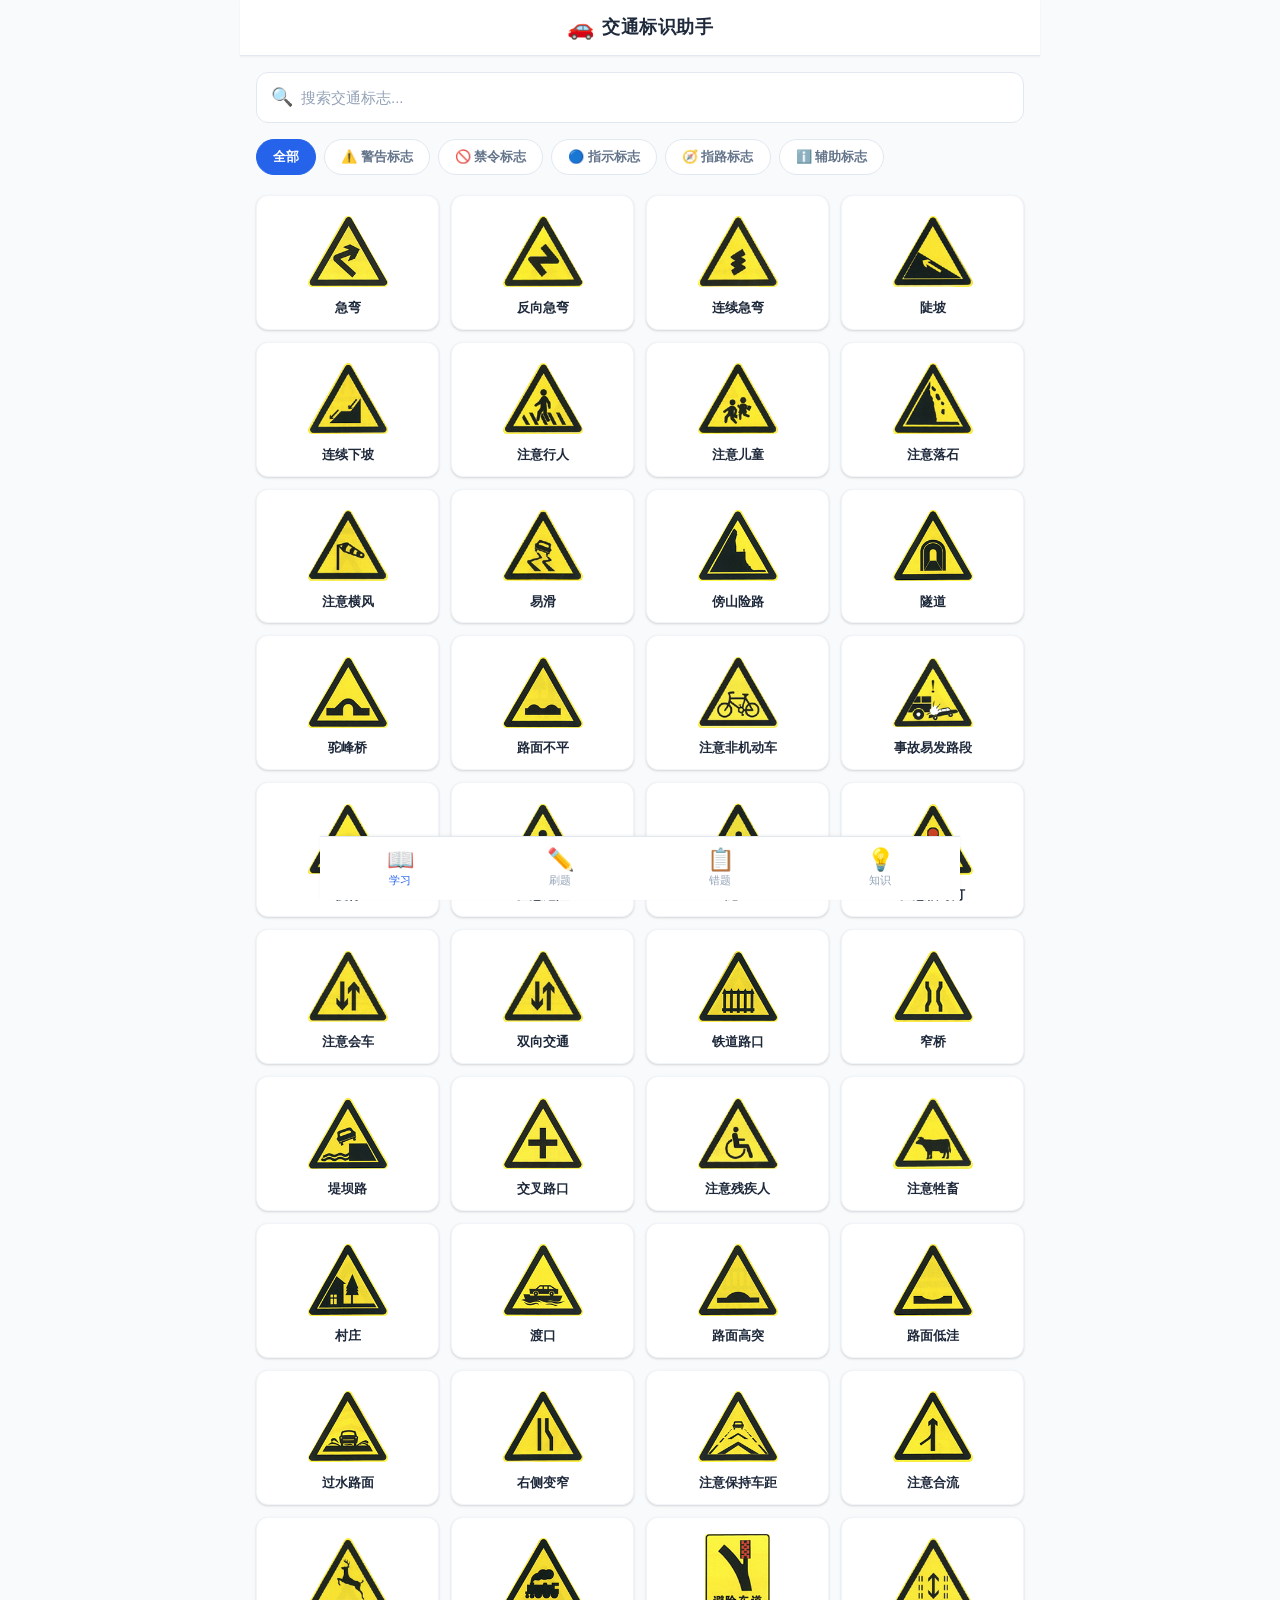
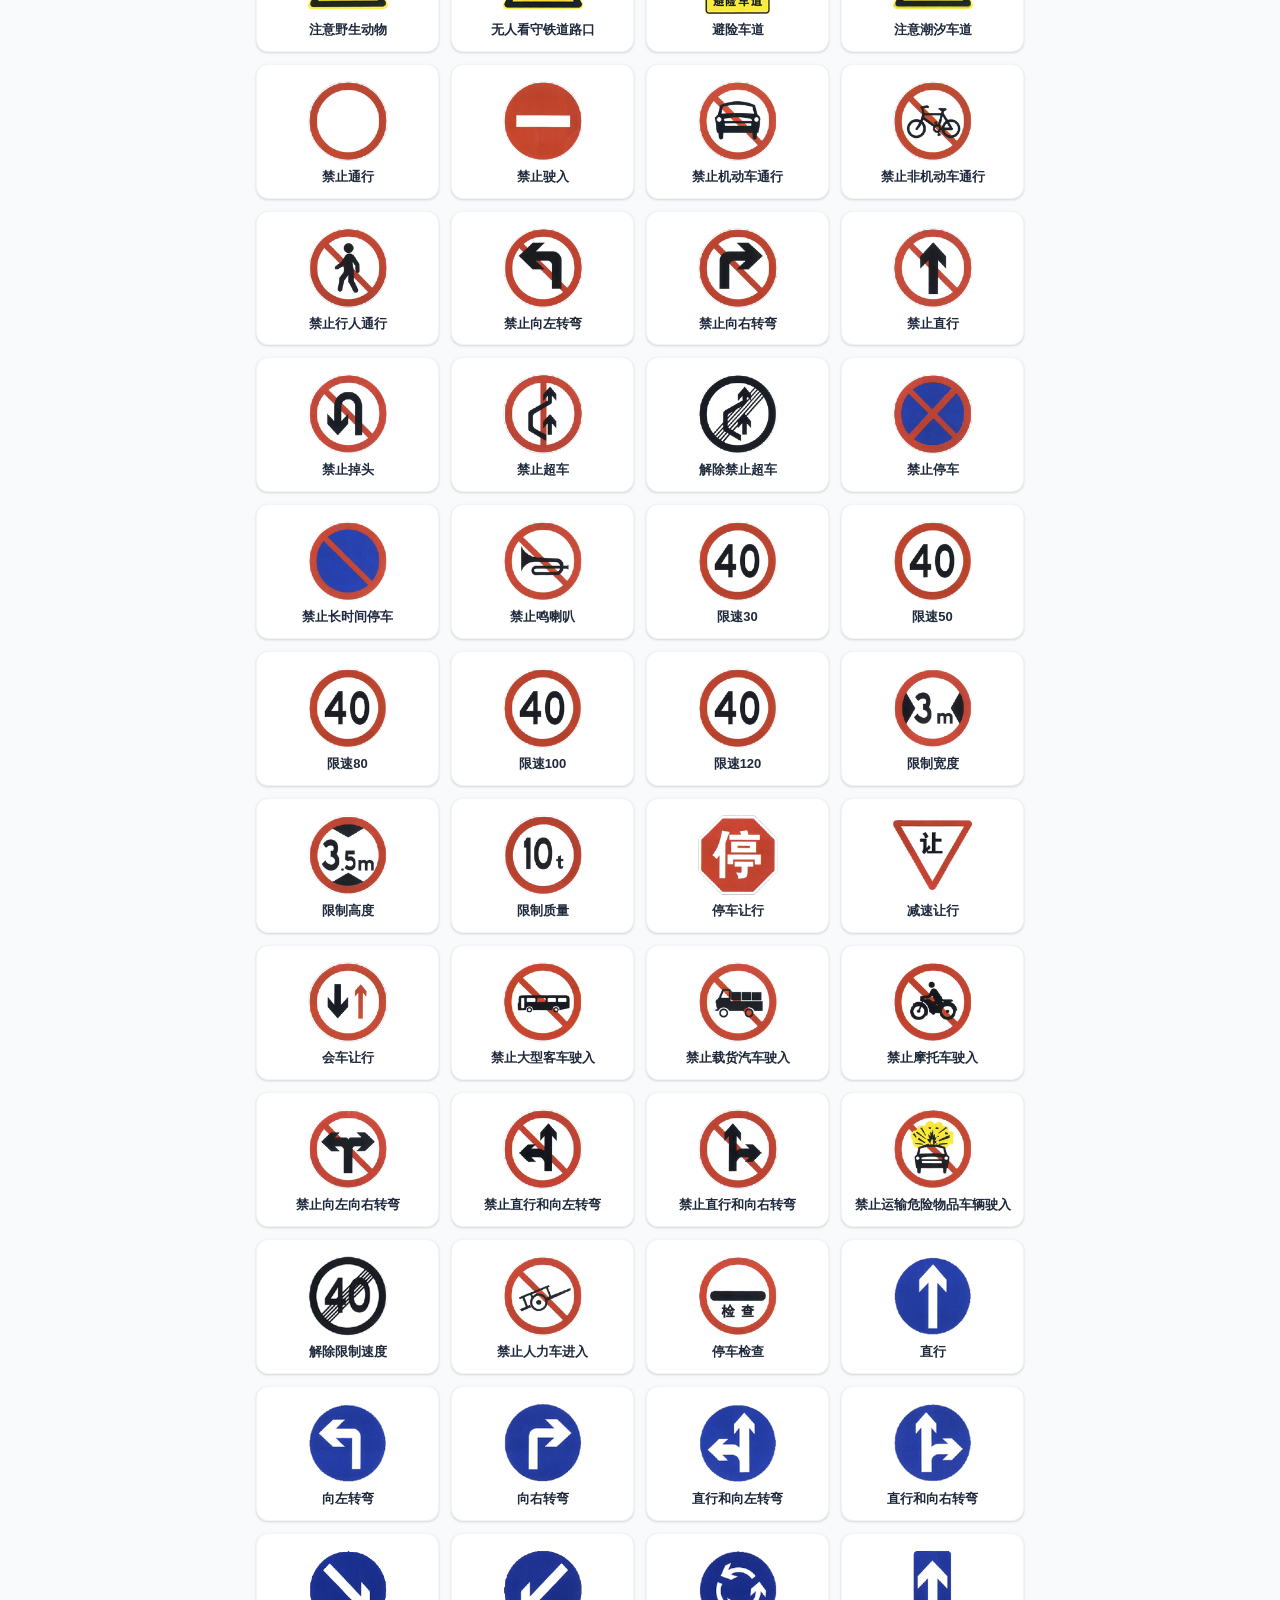
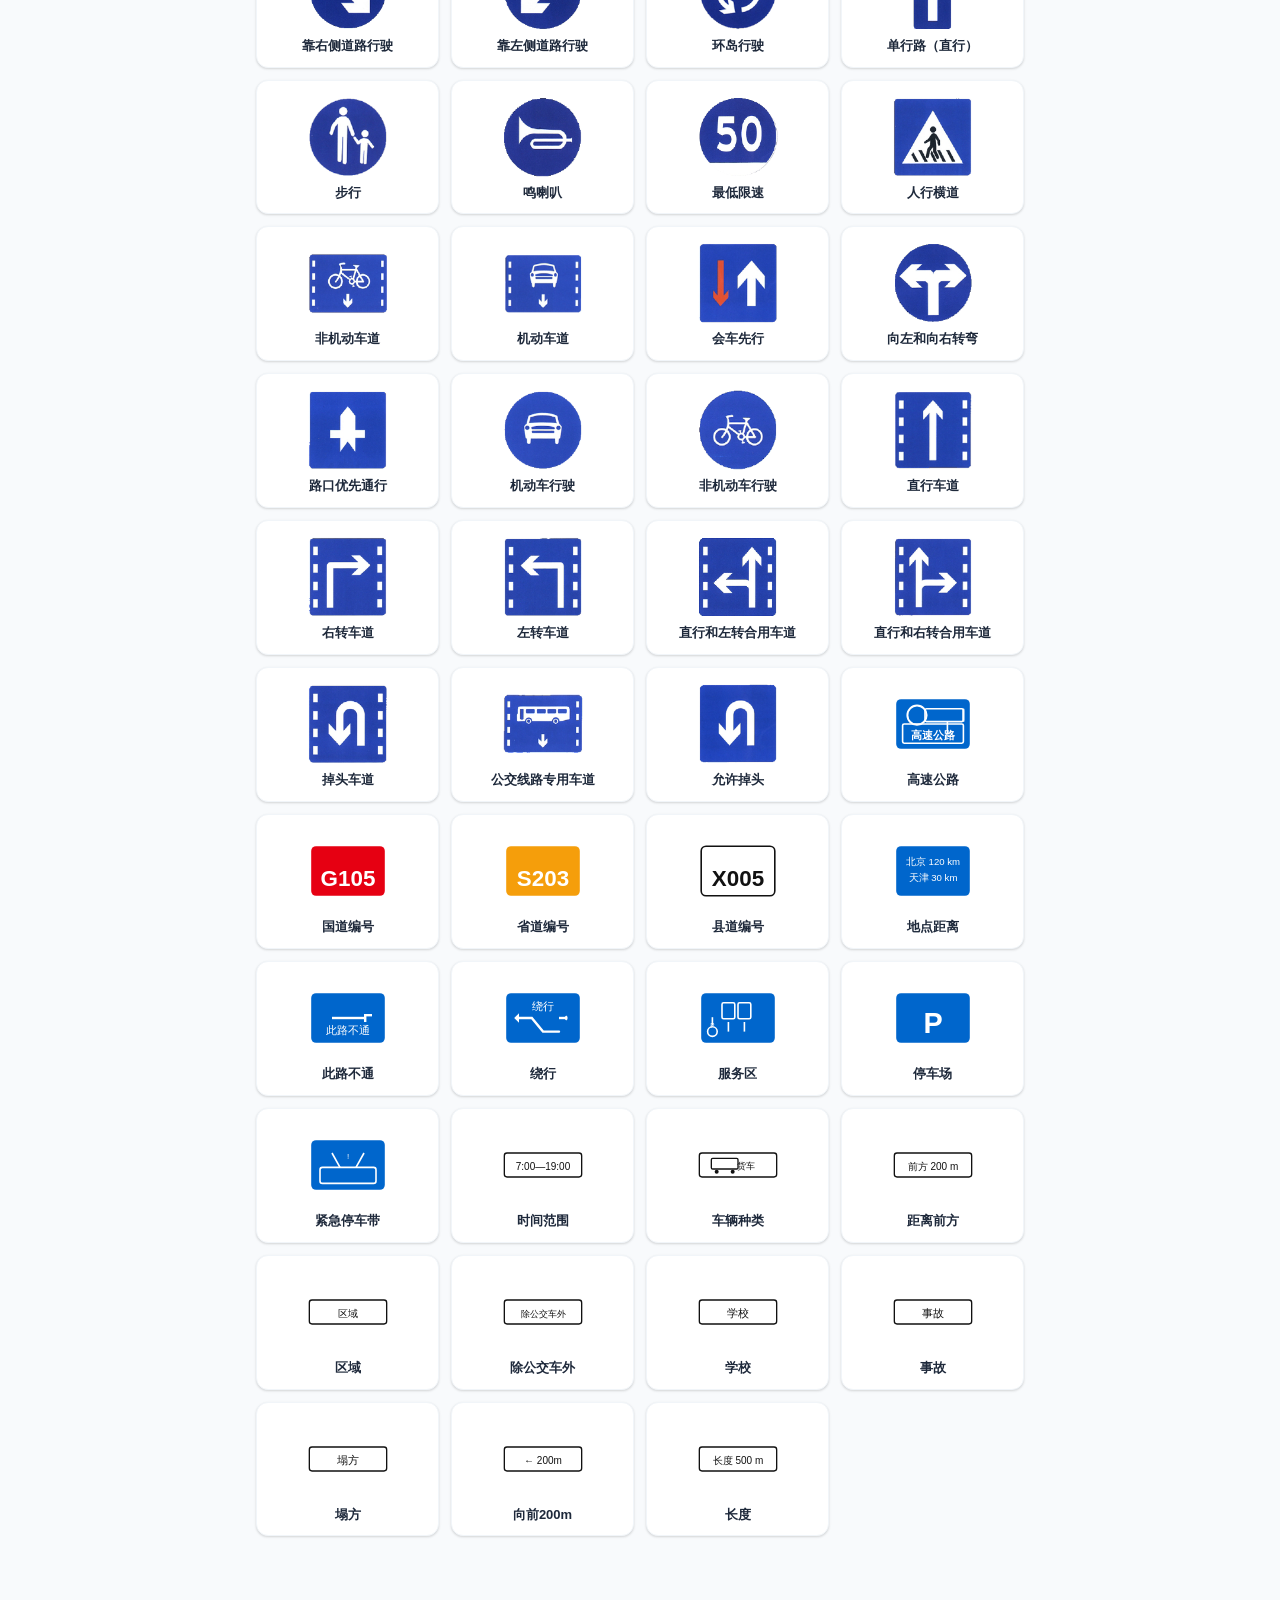
==== index.html @ 17d1eba9 "Initial commit: traffic sign learning app" ====
<!DOCTYPE html>
<html lang="zh-CN">
<head>
  <meta charset="UTF-8">
  <meta name="viewport" content="width=device-width, initial-scale=1.0, maximum-scale=1.0, user-scalable=no, viewport-fit=cover">
  <meta name="theme-color" content="#2563eb">
  <meta name="apple-mobile-web-app-capable" content="yes">
  <meta name="apple-mobile-web-app-status-bar-style" content="default">
  <meta name="apple-mobile-web-app-title" content="交通标识助手">
  <meta name="description" content="交通标识学习助手 — 学习交规标志，刷题巩固记忆">
  <link rel="manifest" href="manifest.json">
  <link rel="icon" type="image/svg+xml" href="icons/icon.svg">
  <link rel="apple-touch-icon" href="icons/icon-192.png">
  <link rel="stylesheet" href="css/style.css">
  <title>交通标识助手</title>
</head>
<body>

  <!-- Header -->
  <header class="app-header">
    <span class="header-icon">🚗</span>
    <h1>交通标识助手</h1>
  </header>

  <!-- === Learn Page === -->
  <div class="page active" id="page-learn">
    <div class="search-bar">
      <span class="search-icon">🔍</span>
      <input type="text" id="searchInput" placeholder="搜索交通标志...">
    </div>

    <div class="category-tabs" id="categoryTabs"></div>

    <div class="sign-grid" id="signGrid"></div>
  </div>

  <!-- === Quiz Page === -->
  <div class="page" id="page-quiz">
    <div id="quizContainer">
      <!-- Dynamically filled by quiz.js -->
    </div>
  </div>

  <!-- === Wrong Answer Page === -->
  <div class="page" id="page-wrong">
    <div id="wrongContainer">
      <!-- Dynamically filled by quiz.js -->
    </div>
  </div>

  <!-- === Driving Tips Page === -->
  <div class="page" id="page-tips">
    <div class="tips-list" id="tipsList"></div>
  </div>

  <!-- === Detail Modal === -->
  <div class="modal-overlay" id="detailModal" style="display:none;">
    <div class="modal-content" id="modalContent"></div>
  </div>

  <!-- Bottom Tab Bar -->
  <nav class="tab-bar">
    <button class="tab-item active" data-tab="learn">
      <span class="tab-icon">📖</span>
      <span class="tab-label">学习</span>
    </button>
    <button class="tab-item" data-tab="quiz">
      <span class="tab-icon">✏️</span>
      <span class="tab-label">刷题</span>
    </button>
    <button class="tab-item" data-tab="wrong">
      <span class="tab-icon">📋</span>
      <span class="tab-label">错题</span>
    </button>
    <button class="tab-item" data-tab="tips">
      <span class="tab-icon">💡</span>
      <span class="tab-label">知识</span>
    </button>
  </nav>

  <script src="js/data.js"></script>
  <script src="js/knowledge.js"></script>
  <script src="js/quiz.js"></script>
  <script src="js/app.js"></script>

  <script>
    if ('serviceWorker' in navigator) {
      window.addEventListener('load', function() {
        navigator.serviceWorker.register('sw.js').catch(function() {
          // Service worker registration failed — app still works
        });
      });
    }
  </script>
</body>
</html>
---- css/style.css ----
/* ============================================
   交通标识助手 — 主题颜色（修改这里即可换肤）
   ============================================ */
:root {
  --primary: #2563eb;
  --primary-light: #eff6ff;
  --primary-dark: #1e40af;
  --primary-rgb: 37, 99, 235;
  --success: #16a34a;
  --success-light: #f0fdf4;
  --success-rgb: 22, 163, 74;
  --danger: #dc2626;
  --danger-light: #fef2f2;
  --danger-rgb: 220, 38, 38;
  --warning: #f59e0b;
  --warning-light: #fffbeb;
  --bg: #f8fafc;
  --card-bg: #ffffff;
  --text: #1e293b;
  --text-secondary: #64748b;
  --text-muted: #94a3b8;
  --border: #e2e8f0;
  --border-light: #f1f5f9;
  --tab-active: var(--primary);
  --tab-inactive: var(--text-muted);
  --shadow-sm: 0 1px 2px rgba(0,0,0,0.05);
  --shadow: 0 1px 3px rgba(0,0,0,0.1), 0 1px 2px rgba(0,0,0,0.06);
  --shadow-md: 0 4px 6px rgba(0,0,0,0.07), 0 2px 4px rgba(0,0,0,0.06);
  --radius: 12px;
  --radius-sm: 8px;
  --radius-lg: 16px;
  --font: -apple-system, BlinkMacSystemFont, "Segoe UI", Roboto, "Helvetica Neue", sans-serif;
  --tab-height: 64px;
  --header-height: 56px;
}

/* ============================================
   Reset & Base
   ============================================ */
*, *::before, *::after {
  box-sizing: border-box;
  margin: 0;
  padding: 0;
}

html {
  font-size: 16px;
  -webkit-text-size-adjust: 100%;
  -webkit-tap-highlight-color: transparent;
}

body {
  font-family: var(--font);
  background: var(--bg);
  color: var(--text);
  line-height: 1.6;
  min-height: 100vh;
  min-height: 100dvh;
  overflow-x: hidden;
  -webkit-font-smoothing: antialiased;
  padding-bottom: var(--tab-height);
}

button {
  font-family: var(--font);
  border: none;
  cursor: pointer;
  background: none;
  font-size: inherit;
  -webkit-tap-highlight-color: transparent;
}

/* ============================================
   Header
   ============================================ */
.app-header {
  position: sticky;
  top: 0;
  z-index: 100;
  background: var(--card-bg);
  border-bottom: 1px solid var(--border);
  padding: 0 16px;
  height: var(--header-height);
  display: flex;
  align-items: center;
  justify-content: center;
  box-shadow: var(--shadow-sm);
}

.app-header h1 {
  font-size: 18px;
  font-weight: 700;
  color: var(--text);
  letter-spacing: 0.5px;
}

.header-icon {
  font-size: 22px;
  margin-right: 8px;
}

/* ============================================
   Main Content Area
   ============================================ */
.page {
  display: none;
  padding: 16px;
  padding-bottom: 24px;
  animation: fadeIn 0.2s ease;
}

.page.active {
  display: block;
}

@keyframes fadeIn {
  from { opacity: 0; transform: translateY(8px); }
  to   { opacity: 1; transform: translateY(0); }
}

/* ============================================
   Bottom Tab Bar
   ============================================ */
.tab-bar {
  position: fixed;
  bottom: 0;
  left: 0;
  right: 0;
  z-index: 100;
  background: var(--card-bg);
  border-top: 1px solid var(--border);
  height: var(--tab-height);
  display: flex;
  box-shadow: 0 -1px 3px rgba(0,0,0,0.05);
  padding-bottom: env(safe-area-inset-bottom, 0);
}

.tab-item {
  flex: 1;
  display: flex;
  flex-direction: column;
  align-items: center;
  justify-content: center;
  gap: 2px;
  color: var(--tab-inactive);
  transition: color 0.2s;
  background: none;
  border: none;
  font-size: 11px;
  cursor: pointer;
}

.tab-item.active {
  color: var(--tab-active);
}

.tab-item .tab-icon {
  font-size: 22px;
  line-height: 1;
}

.tab-item .tab-label {
  font-weight: 500;
}

/* ============================================
   Category Tabs (Learn Page)
   ============================================ */
.category-tabs {
  display: flex;
  gap: 8px;
  overflow-x: auto;
  padding-bottom: 8px;
  margin-bottom: 12px;
  -webkit-overflow-scrolling: touch;
  scrollbar-width: none;
}

.category-tabs::-webkit-scrollbar {
  display: none;
}

.category-tab {
  flex-shrink: 0;
  padding: 8px 16px;
  border-radius: 20px;
  font-size: 13px;
  font-weight: 600;
  white-space: nowrap;
  background: var(--card-bg);
  color: var(--text-secondary);
  border: 1px solid var(--border);
  transition: all 0.2s;
}

.category-tab.active {
  background: var(--primary);
  color: #fff;
  border-color: var(--primary);
}

/* ============================================
   Search Bar
   ============================================ */
.search-bar {
  display: flex;
  align-items: center;
  gap: 8px;
  background: var(--card-bg);
  border: 1px solid var(--border);
  border-radius: var(--radius);
  padding: 10px 14px;
  margin-bottom: 16px;
}

.search-bar input {
  flex: 1;
  border: none;
  outline: none;
  font-size: 15px;
  font-family: var(--font);
  color: var(--text);
  background: transparent;
}

.search-bar input::placeholder {
  color: var(--text-muted);
}

.search-bar .search-icon {
  color: var(--text-muted);
  font-size: 18px;
}

/* ============================================
   Sign Card Grid (Learn Page)
   ============================================ */
.sign-grid {
  display: grid;
  grid-template-columns: repeat(2, 1fr);
  gap: 12px;
}

.sign-card {
  background: var(--card-bg);
  border-radius: var(--radius);
  padding: 16px 12px 12px;
  text-align: center;
  box-shadow: var(--shadow);
  cursor: pointer;
  transition: transform 0.15s, box-shadow 0.15s;
  border: 1px solid var(--border-light);
}

.sign-card:active {
  transform: scale(0.97);
  box-shadow: var(--shadow-sm);
}

.sign-card .sign-img {
  width: 80px;
  height: 80px;
  margin: 0 auto 8px;
  display: flex;
  align-items: center;
  justify-content: center;
}

.sign-card .sign-img svg {
  width: 100%;
  height: 100%;
}

.sign-card .sign-name {
  font-size: 13px;
  font-weight: 600;
  color: var(--text);
  line-height: 1.3;
}

/* ============================================
   Detail Modal (Learn Page)
   ============================================ */
.modal-overlay {
  position: fixed;
  inset: 0;
  z-index: 200;
  background: rgba(0,0,0,0.5);
  display: flex;
  align-items: center;
  justify-content: center;
  padding: 24px;
  animation: fadeIn 0.2s ease;
}

.modal-content {
  background: var(--card-bg);
  border-radius: var(--radius-lg);
  width: 100%;
  max-width: 360px;
  max-height: 80vh;
  overflow-y: auto;
  padding: 24px;
  box-shadow: 0 20px 40px rgba(0,0,0,0.2);
  animation: modalSlideUp 0.25s ease;
}

@keyframes modalSlideUp {
  from { transform: translateY(20px); opacity: 0; }
  to   { transform: translateY(0); opacity: 1; }
}

.modal-close {
  float: right;
  width: 32px;
  height: 32px;
  border-radius: 50%;
  background: var(--border-light);
  display: flex;
  align-items: center;
  justify-content: center;
  font-size: 18px;
  color: var(--text-muted);
  cursor: pointer;
  border: none;
}

.modal-sign-img {
  width: 140px;
  height: 140px;
  margin: 12px auto 16px;
}

.modal-sign-img svg {
  width: 100%;
  height: 100%;
}

.modal-sign-name {
  font-size: 20px;
  font-weight: 700;
  text-align: center;
  margin-bottom: 4px;
}

.modal-sign-category {
  text-align: center;
  font-size: 12px;
  font-weight: 600;
  color: var(--primary);
  background: var(--primary-light);
  display: inline-block;
  padding: 2px 10px;
  border-radius: 10px;
  margin: 0 auto 12px;
  display: block;
  width: fit-content;
}

.modal-sign-desc {
  font-size: 14px;
  color: var(--text-secondary);
  line-height: 1.7;
  margin-bottom: 12px;
}

.modal-sign-tip {
  background: var(--warning-light);
  border-left: 3px solid var(--warning);
  padding: 10px 14px;
  border-radius: 0 var(--radius-sm) var(--radius-sm) 0;
  font-size: 13px;
  color: #92400e;
  line-height: 1.6;
}

.modal-sign-tip::before {
  content: "💡 ";
}

/* ============================================
   Quiz Page
   ============================================ */
.quiz-intro {
  text-align: center;
  padding: 24px 16px;
}

.quiz-intro-icon {
  font-size: 56px;
  margin-bottom: 12px;
}

.quiz-intro h2 {
  font-size: 20px;
  font-weight: 700;
  margin-bottom: 4px;
}

.quiz-intro > p {
  color: var(--text-secondary);
  font-size: 14px;
  margin-bottom: 20px;
  line-height: 1.6;
}

/* Quiz Mode Selection Cards */
.quiz-mode-card {
  display: flex;
  align-items: center;
  gap: 14px;
  background: var(--card-bg);
  border: 2px solid var(--border);
  border-radius: var(--radius-lg);
  padding: 16px;
  margin-bottom: 12px;
  cursor: pointer;
  text-align: left;
  transition: all 0.2s;
  box-shadow: var(--shadow-sm);
}

.quiz-mode-card:active {
  transform: scale(0.98);
  border-color: var(--primary);
}

.quiz-mode-icon {
  font-size: 40px;
  flex-shrink: 0;
  width: 56px;
  text-align: center;
}

.quiz-mode-info {
  flex: 1;
  min-width: 0;
}

.quiz-mode-title {
  font-size: 17px;
  font-weight: 700;
  color: var(--text);
  margin-bottom: 2px;
}

.quiz-mode-desc {
  font-size: 13px;
  color: var(--text-secondary);
  margin-bottom: 2px;
}

.quiz-mode-meta {
  font-size: 12px;
  color: var(--text-muted);
}

.quiz-mode-arrow {
  font-size: 20px;
  color: var(--text-muted);
  flex-shrink: 0;
}

/* Category label in question */
.quiz-category-label {
  text-align: center;
  font-size: 12px;
  font-weight: 600;
  color: var(--primary);
  background: var(--primary-light);
  display: inline-block;
  padding: 3px 12px;
  border-radius: 12px;
  margin-bottom: 12px;
}

/* Explanation after answering */
.quiz-explanation {
  margin-top: 16px;
  padding: 12px 14px;
  background: var(--success-light);
  border-radius: var(--radius-sm);
  font-size: 13px;
  color: #166534;
  line-height: 1.6;
  text-align: left;
  animation: fadeIn 0.3s ease;
}

.quiz-explanation.wrong-exp {
  background: var(--danger-light);
  color: #991b1b;
}

.btn-start {
  background: var(--primary);
  color: #fff;
  padding: 14px 40px;
  border-radius: 28px;
  font-size: 16px;
  font-weight: 700;
  box-shadow: 0 4px 12px rgba(var(--primary-rgb), 0.35);
  transition: transform 0.15s, box-shadow 0.15s;
  letter-spacing: 0.5px;
}

.btn-start:active {
  transform: scale(0.96);
}

/* Quiz top bar with back button */
.quiz-top-bar {
  display: flex;
  align-items: center;
  justify-content: space-between;
  margin-bottom: 12px;
}

.quiz-back-btn {
  font-size: 14px;
  font-weight: 600;
  color: var(--primary);
  background: var(--primary-light);
  border: none;
  padding: 8px 14px;
  border-radius: 8px;
  cursor: pointer;
  font-family: var(--font);
}

.quiz-back-btn:active {
  background: #dbeafe;
}

.quiz-mode-badge {
  font-size: 12px;
  font-weight: 600;
  color: var(--text-secondary);
  background: var(--bg);
  padding: 4px 10px;
  border-radius: 8px;
}

.quiz-progress {
  display: flex;
  align-items: center;
  gap: 12px;
  margin-bottom: 24px;
}

.progress-bar {
  flex: 1;
  height: 6px;
  background: var(--border);
  border-radius: 3px;
  overflow: hidden;
}

.progress-fill {
  height: 100%;
  background: var(--primary);
  border-radius: 3px;
  transition: width 0.3s ease;
}

.progress-text {
  font-size: 13px;
  font-weight: 600;
  color: var(--text-secondary);
  min-width: 48px;
  text-align: right;
}

.quiz-question-card {
  background: var(--card-bg);
  border-radius: var(--radius-lg);
  padding: 24px;
  box-shadow: var(--shadow-md);
  text-align: center;
}

.quiz-sign-img {
  width: auto;
  min-height: 100px;
  margin: 0 auto 20px;
  display: flex;
  align-items: center;
  justify-content: center;
}

.quiz-sign-img svg {
  width: 120px;
  height: 120px;
}

.quiz-sign-img img {
  object-fit: contain;
}

.quiz-hint {
  font-size: 15px;
  color: var(--text-secondary);
  margin-bottom: 20px;
}

.quiz-options {
  display: flex;
  flex-direction: column;
  gap: 10px;
}

.quiz-option {
  padding: 14px 16px;
  border: 2px solid var(--border);
  border-radius: var(--radius);
  font-size: 15px;
  font-weight: 500;
  text-align: left;
  background: var(--card-bg);
  transition: all 0.2s;
  position: relative;
}

.quiz-option:active {
  transform: scale(0.98);
}

.quiz-option.correct {
  border-color: var(--success);
  background: var(--success-light);
  color: var(--success);
}

.quiz-option.wrong {
  border-color: var(--danger);
  background: var(--danger-light);
  color: var(--danger);
}

.quiz-option.show-correct {
  border-color: var(--success);
  background: var(--success-light);
  color: var(--success);
}

.quiz-option.disabled {
  pointer-events: none;
  opacity: 0.8;
}

/* ============================================
   Quiz Result
   ============================================ */
.quiz-result {
  text-align: center;
  padding: 30px 16px;
}

.result-mode-label {
  font-size: 13px;
  color: var(--text-secondary);
  margin-bottom: 16px;
  font-weight: 600;
  background: var(--bg);
  display: inline-block;
  padding: 4px 14px;
  border-radius: 12px;
}

.result-score-ring {
  width: 140px;
  height: 140px;
  border-radius: 50%;
  margin: 0 auto 20px;
  display: flex;
  flex-direction: column;
  align-items: center;
  justify-content: center;
  font-weight: 700;
}

.result-score-number {
  font-size: 42px;
  line-height: 1;
}

.result-score-label {
  font-size: 14px;
  color: var(--text-secondary);
}

.result-msg {
  font-size: 18px;
  font-weight: 600;
  margin-bottom: 24px;
}

.result-stats {
  display: flex;
  gap: 24px;
  justify-content: center;
  margin-bottom: 28px;
  font-size: 14px;
}

.result-stat {
  text-align: center;
}

.result-stat-val {
  font-weight: 700;
  font-size: 20px;
}

.result-stat-lbl {
  color: var(--text-secondary);
  font-size: 12px;
}

.result-actions {
  display: flex;
  flex-direction: column;
  gap: 10px;
}

.btn-outline {
  background: var(--card-bg);
  color: var(--primary);
  border: 2px solid var(--primary);
  padding: 12px 24px;
  border-radius: 24px;
  font-size: 15px;
  font-weight: 600;
}

/* ============================================
   Wrong Answer Page
   ============================================ */
.wrong-empty {
  text-align: center;
  padding: 60px 20px;
  color: var(--text-muted);
}

.wrong-empty-icon {
  font-size: 48px;
  margin-bottom: 12px;
}

.wrong-empty p {
  font-size: 15px;
}

.wrong-header {
  display: flex;
  justify-content: space-between;
  align-items: center;
  margin-bottom: 16px;
}

.wrong-count {
  font-size: 14px;
  color: var(--text-secondary);
  font-weight: 600;
}

.btn-clear {
  font-size: 13px;
  color: var(--danger);
  font-weight: 600;
}

.wrong-list {
  display: flex;
  flex-direction: column;
  gap: 12px;
}

.wrong-item {
  background: var(--card-bg);
  border-radius: var(--radius);
  padding: 16px;
  box-shadow: var(--shadow);
  border: 1px solid var(--border-light);
}

.wrong-item-header {
  display: flex;
  gap: 12px;
  align-items: center;
  margin-bottom: 10px;
}

.wrong-item-img {
  width: 56px;
  height: 56px;
  flex-shrink: 0;
}

.wrong-item-img svg {
  width: 100%;
  height: 100%;
}

.wrong-item-info {
  flex: 1;
  min-width: 0;
}

.wrong-item-correct {
  font-size: 14px;
  font-weight: 700;
  color: var(--success);
}

.wrong-item-user {
  font-size: 13px;
  color: var(--danger);
  margin-top: 2px;
}

.wrong-item-question {
  font-size: 13px;
  font-weight: 600;
  color: var(--text);
  margin-bottom: 4px;
  line-height: 1.5;
}

.wrong-item-your {
  font-size: 13px;
  color: var(--danger);
  margin-top: 2px;
}

.wrong-item-time {
  font-size: 11px;
  color: var(--text-muted);
  margin-top: 2px;
}

/* ============================================
   Driving Tips Page
   ============================================ */
.tips-list {
  display: flex;
  flex-direction: column;
  gap: 8px;
}

.tip-accordion {
  background: var(--card-bg);
  border-radius: var(--radius);
  box-shadow: var(--shadow);
  border: 1px solid var(--border-light);
  overflow: hidden;
}

.tip-header {
  padding: 16px;
  display: flex;
  justify-content: space-between;
  align-items: center;
  cursor: pointer;
  font-weight: 600;
  font-size: 15px;
}

.tip-arrow {
  font-size: 12px;
  color: var(--text-muted);
  transition: transform 0.3s;
}

.tip-accordion.open .tip-arrow {
  transform: rotate(180deg);
}

.tip-body {
  display: none;
  padding: 0 16px 16px;
  font-size: 14px;
  color: var(--text-secondary);
  line-height: 1.8;
}

.tip-accordion.open .tip-body {
  display: block;
}

.tip-category-label {
  font-size: 13px;
  font-weight: 700;
  color: var(--primary);
  margin: 16px 0 4px;
  text-transform: uppercase;
  letter-spacing: 0.5px;
}

/* ============================================
   No Results
   ============================================ */
.no-results {
  text-align: center;
  padding: 40px 16px;
  color: var(--text-muted);
  font-size: 14px;
  grid-column: 1 / -1;
}

/* ============================================
   Resume Dialog
   ============================================ */
.resume-dialog {
  display: flex;
  align-items: center;
  justify-content: center;
  min-height: 60vh;
  padding: 20px;
}

.resume-dialog-card {
  background: var(--card-bg);
  border-radius: var(--radius-lg);
  padding: 32px 24px;
  text-align: center;
  box-shadow: var(--shadow-md);
  width: 100%;
  max-width: 320px;
  animation: modalSlideUp 0.25s ease;
}

.resume-dialog-icon {
  font-size: 48px;
  margin-bottom: 12px;
}

.resume-dialog-card h3 {
  font-size: 17px;
  font-weight: 700;
  margin-bottom: 8px;
}

.resume-dialog-card p {
  font-size: 14px;
  color: var(--text-secondary);
  line-height: 1.8;
  margin-bottom: 20px;
}

.resume-dialog-actions {
  display: flex;
  flex-direction: column;
  gap: 10px;
}

.resume-dialog-actions .btn-start {
  width: 100%;
}

.resume-dialog-actions .btn-outline {
  width: 100%;
}

/* ============================================
   Quiz History
   ============================================ */
.history-section {
  margin-top: 24px;
}

.history-title {
  font-size: 15px;
  font-weight: 700;
  color: var(--text);
  margin-bottom: 12px;
}

.history-list {
  display: flex;
  flex-direction: column;
  gap: 8px;
  margin-bottom: 12px;
}

.history-item {
  display: flex;
  align-items: center;
  gap: 12px;
  background: var(--card-bg);
  border-radius: var(--radius-sm);
  padding: 12px 14px;
  box-shadow: var(--shadow-sm);
  border: 1px solid var(--border-light);
}

.history-score {
  font-size: 22px;
  font-weight: 700;
  min-width: 52px;
  text-align: center;
  flex-shrink: 0;
}

.history-score span {
  font-size: 12px;
  font-weight: 500;
}

.history-info {
  flex: 1;
  min-width: 0;
}

.history-date {
  font-size: 12px;
  color: var(--text-muted);
}

.history-detail {
  font-size: 13px;
  color: var(--text-secondary);
  line-height: 1.5;
  word-break: break-all;
}

.history-more {
  text-align: center;
  font-size: 12px;
  color: var(--text-muted);
  padding: 8px 0;
}

.btn-clear-history {
  display: block;
  width: 100%;
  text-align: center;
  padding: 10px;
  font-size: 13px;
  color: var(--text-muted);
  background: none;
  border: 1px dashed var(--border);
  border-radius: var(--radius-sm);
  cursor: pointer;
  font-family: var(--font);
}

.btn-clear-history:active {
  background: var(--border-light);
}

/* ============================================
   响应式微调（平板及以上）
   ============================================ */
@media (min-width: 640px) {
  .sign-grid {
    grid-template-columns: repeat(3, 1fr);
  }

  .page {
    max-width: 600px;
    margin: 0 auto;
  }

  .app-header {
    max-width: 600px;
    margin: 0 auto;
    border-radius: 0;
  }

  .tab-bar {
    max-width: 600px;
    left: 50%;
    transform: translateX(-50%);
    border-radius: 0;
  }
}

@media (min-width: 1024px) {
  .sign-grid {
    grid-template-columns: repeat(4, 1fr);
  }

  .page, .app-header {
    max-width: 800px;
  }

  .tab-bar {
    max-width: 800px;
  }
}
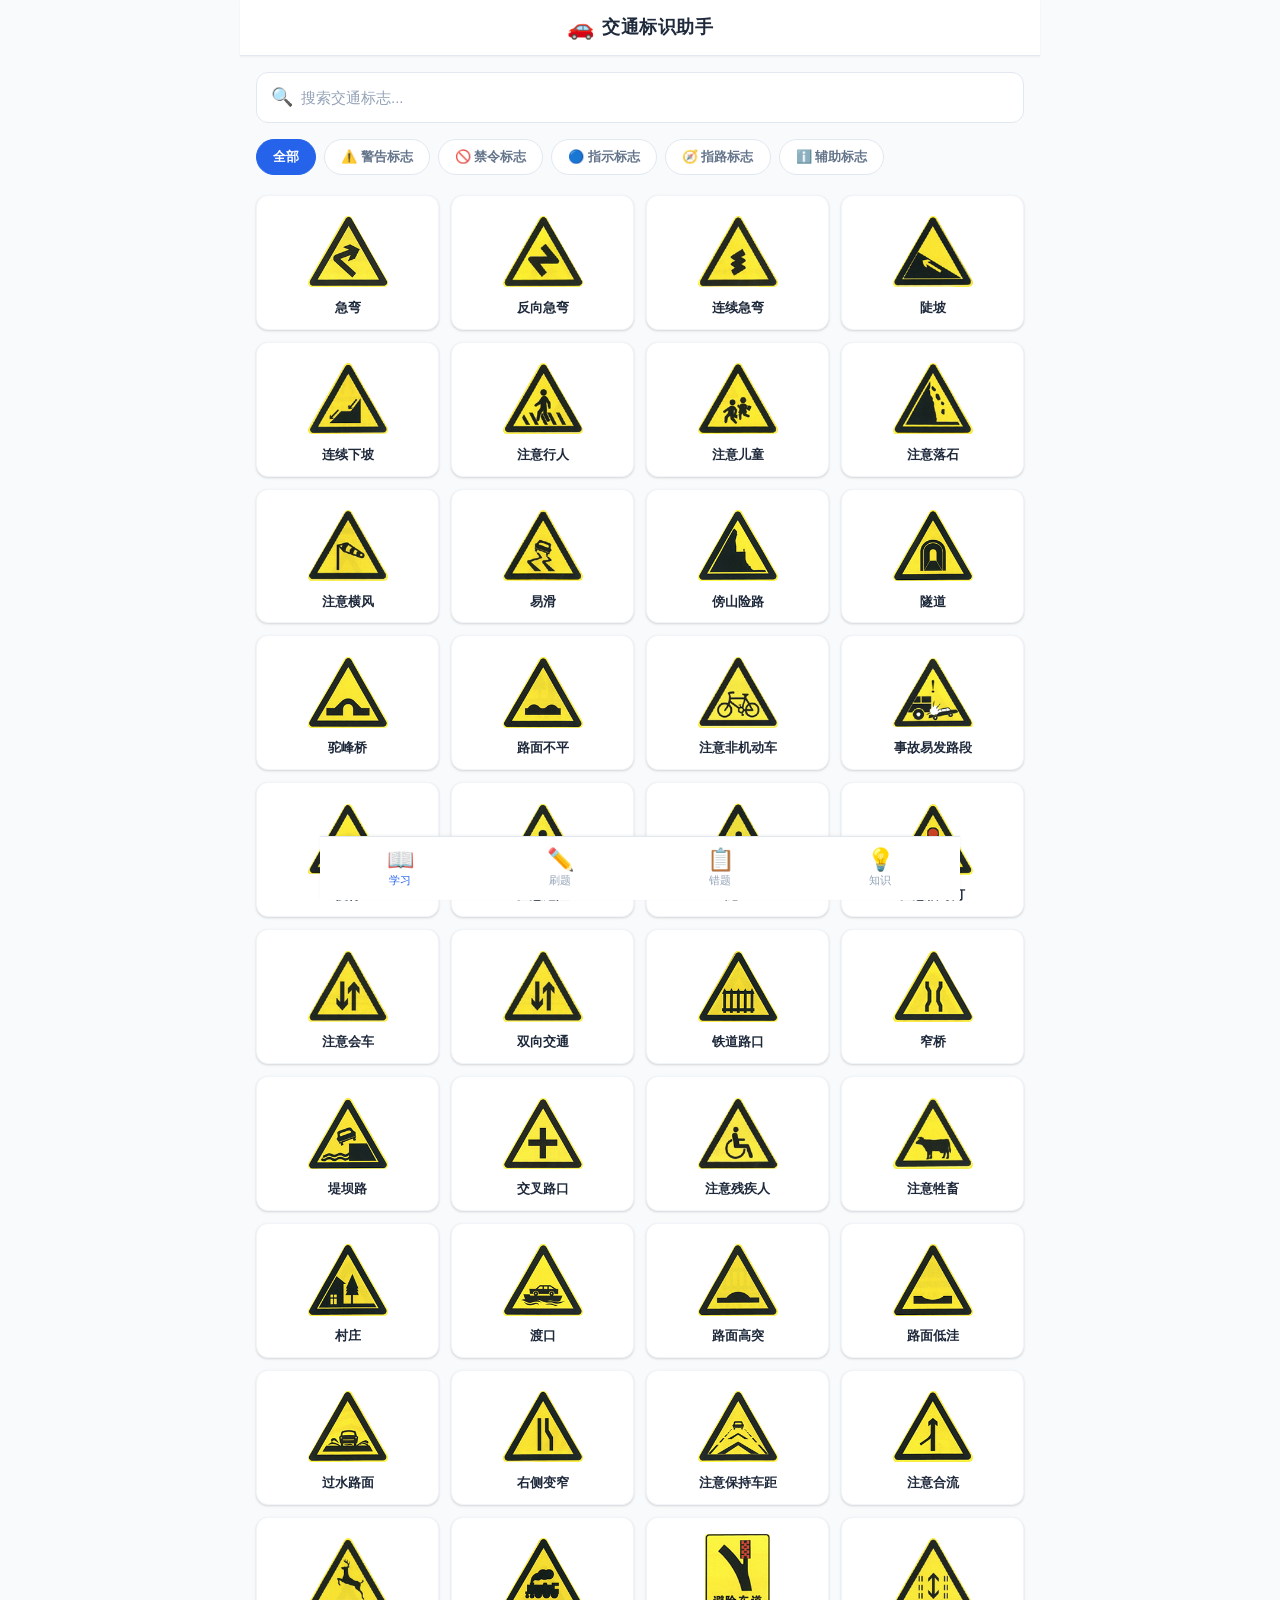
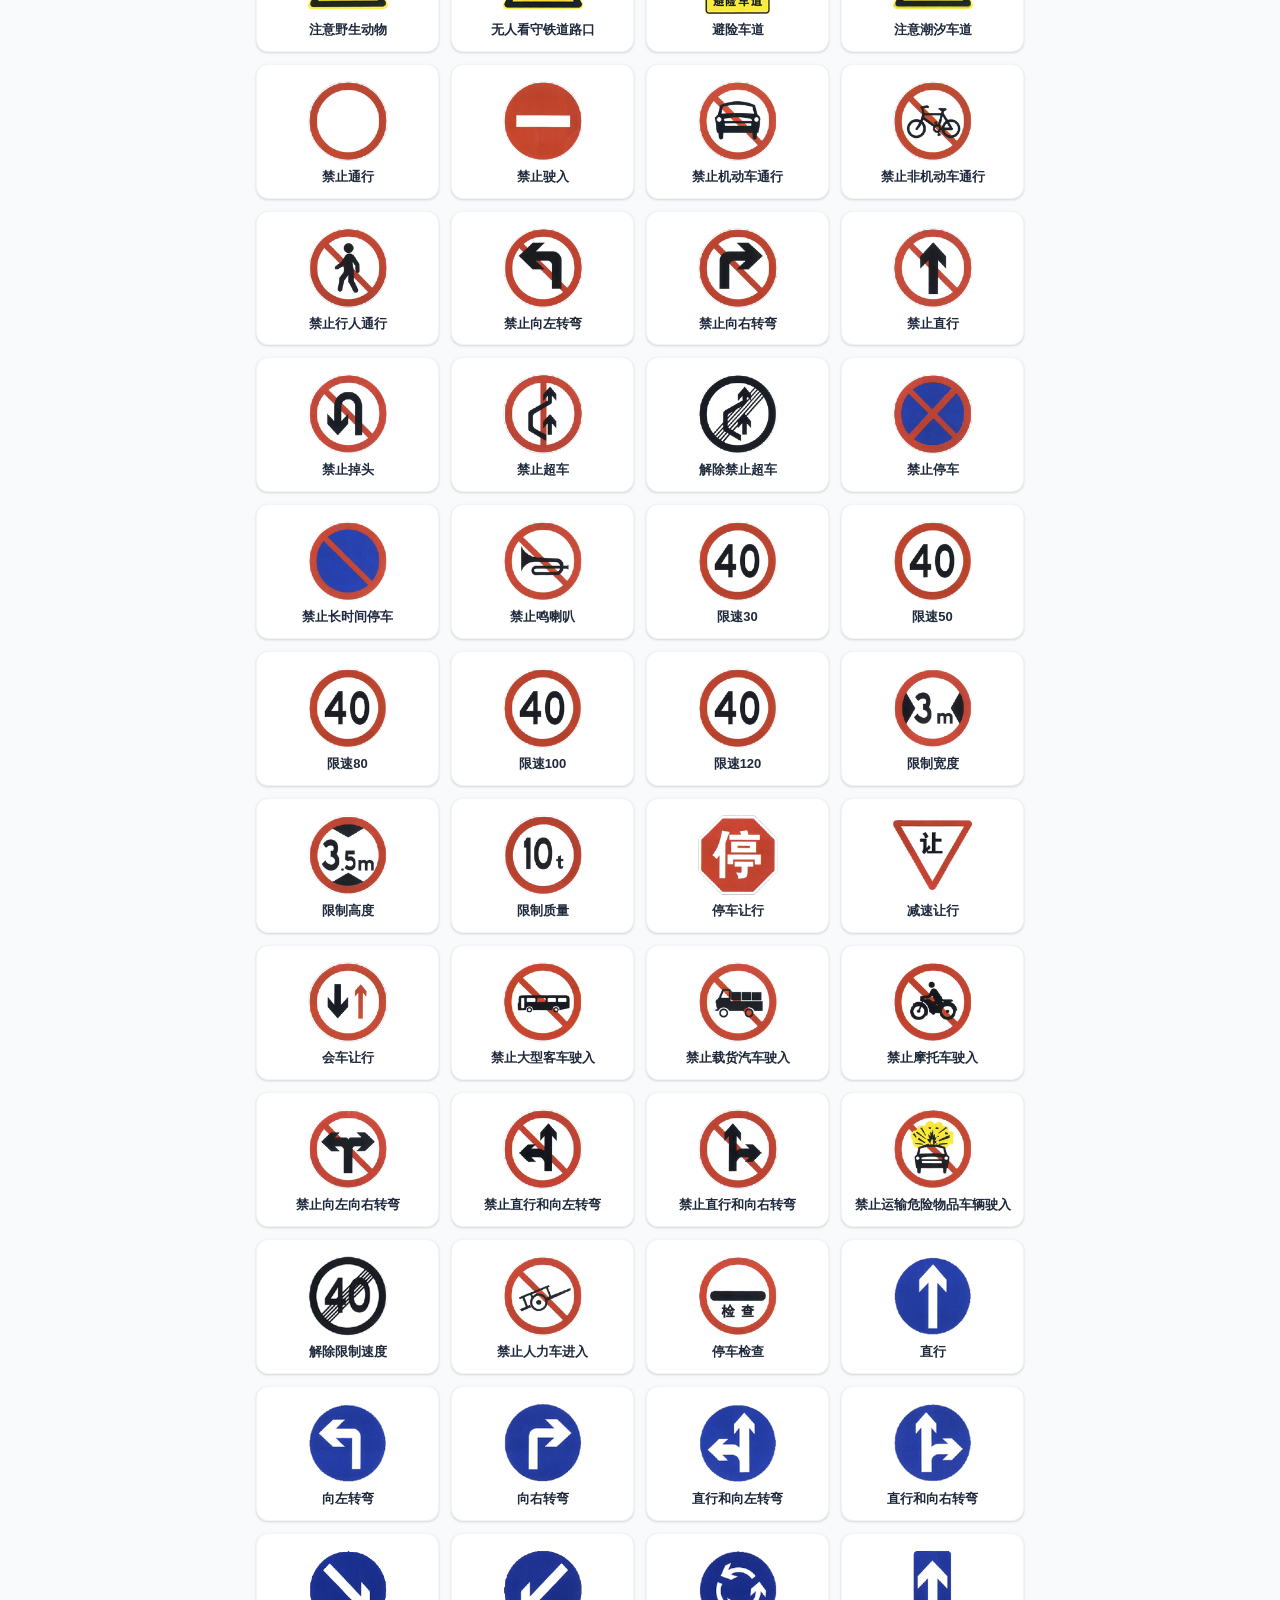
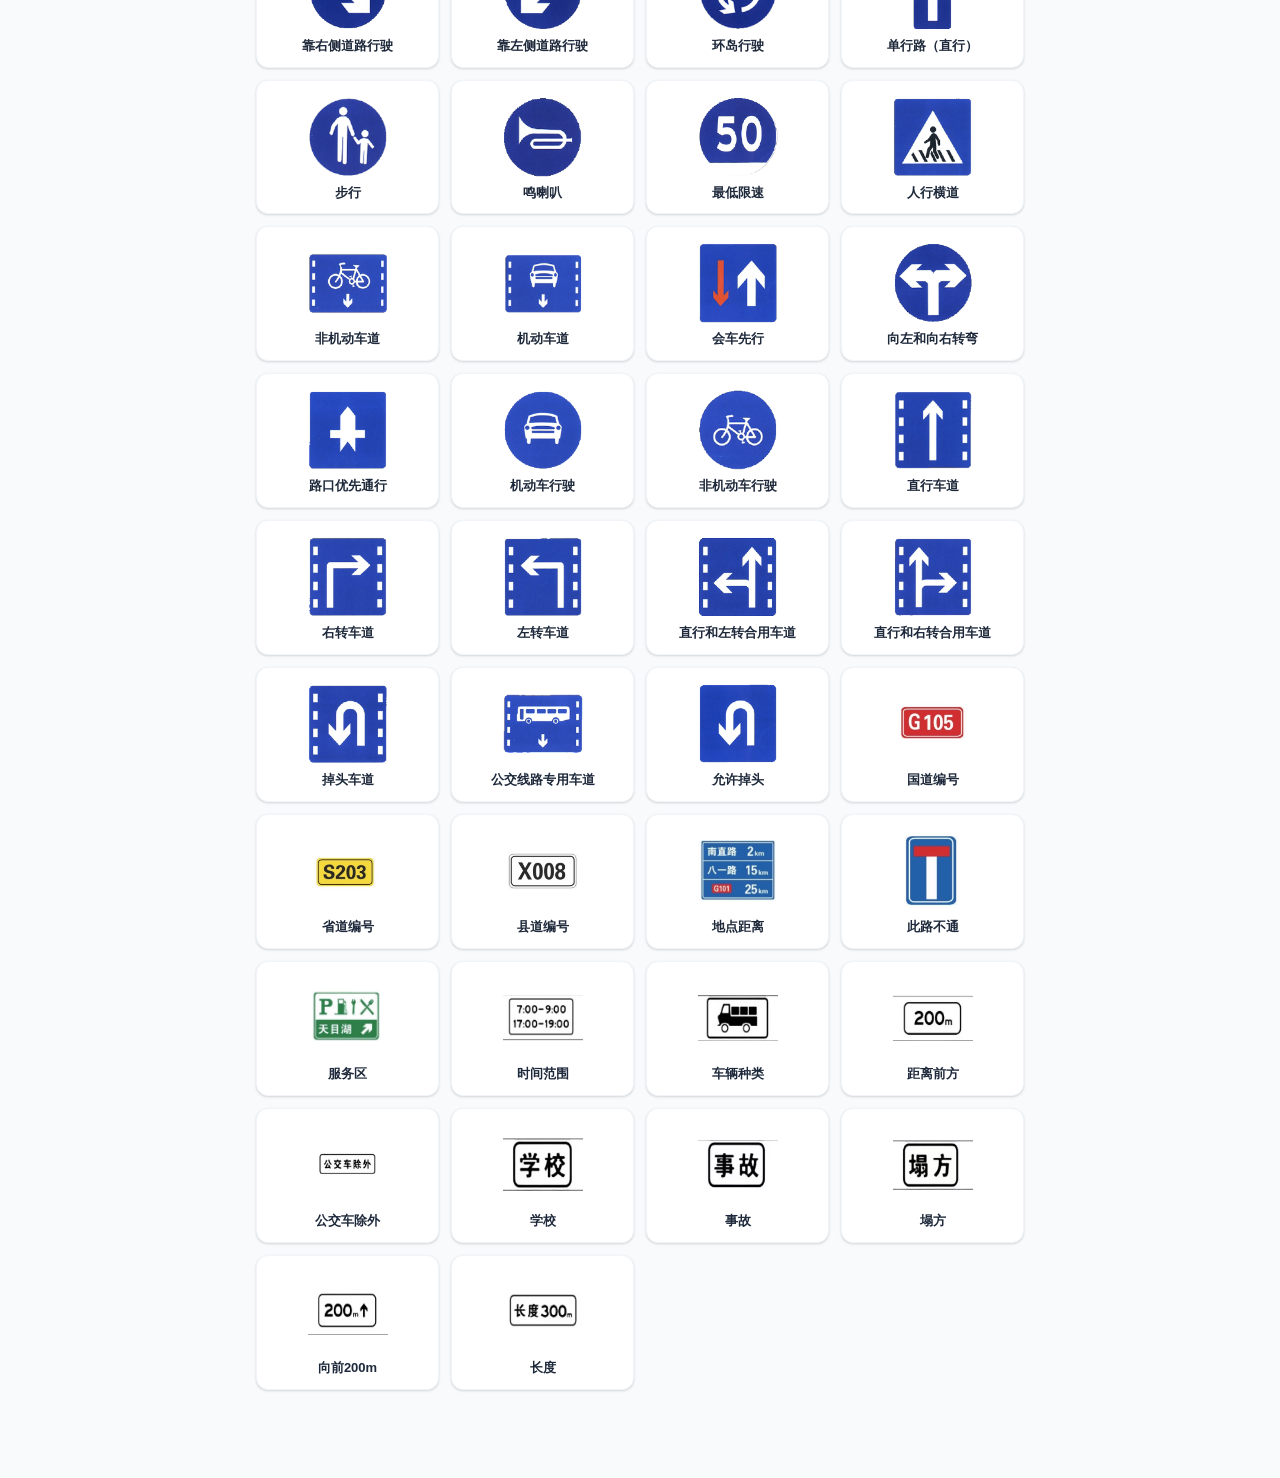
==== commit 6398b93d: "Fix: swipe persistence, image overlap CSS, mobile cache, sw network-first" ====
--- a/index.html
+++ b/index.html
@@ -3,6 +3,9 @@
 <head>
   <meta charset="UTF-8">
   <meta name="viewport" content="width=device-width, initial-scale=1.0, maximum-scale=1.0, user-scalable=no, viewport-fit=cover">
+  <meta http-equiv="Cache-Control" content="no-cache, no-store, must-revalidate">
+  <meta http-equiv="Pragma" content="no-cache">
+  <meta http-equiv="Expires" content="0">
   <meta name="theme-color" content="#2563eb">
   <meta name="apple-mobile-web-app-capable" content="yes">
   <meta name="apple-mobile-web-app-status-bar-style" content="default">
--- a/css/style.css
+++ b/css/style.css
@@ -595,6 +595,18 @@
 
 .quiz-sign-img img {
   object-fit: contain;
+  max-width: 100%;
+  max-height: 140px;
+}
+.wrong-item-img img {
+  max-width: 48px;
+  max-height: 48px;
+  object-fit: contain;
+}
+.history-detail-page img {
+  max-width: 70px !important;
+  max-height: 80px !important;
+  object-fit: contain;
 }
 
 .quiz-hint {
@@ -1024,6 +1036,227 @@
   word-break: break-all;
 }
 
+/* ============================================
+   History Detail Page
+   ============================================ */
+.history-detail-page {
+  padding-bottom: 24px;
+}
+
+.hd-top-bar {
+  display: flex;
+  align-items: center;
+  gap: 10px;
+  padding: 8px 0 12px;
+  border-bottom: 1px solid var(--border);
+  margin-bottom: 16px;
+}
+
+.hd-back-btn {
+  font-size: 14px;
+  font-weight: 600;
+  color: var(--primary);
+  background: var(--primary-light);
+  border: none;
+  padding: 8px 14px;
+  border-radius: 8px;
+  cursor: pointer;
+  font-family: var(--font);
+}
+
+.hd-score-section {
+  text-align: center;
+  padding: 20px 0;
+}
+
+.hd-score {
+  font-size: 48px;
+  font-weight: 700;
+  color: var(--primary);
+}
+
+.hd-score span {
+  font-size: 18px;
+  color: var(--text-secondary);
+}
+
+.hd-stats {
+  display: flex;
+  justify-content: center;
+  gap: 24px;
+  margin-top: 8px;
+  font-size: 13px;
+  color: var(--text-secondary);
+}
+
+.hd-wrong-section {
+  margin-top: 8px;
+}
+
+.hd-wrong-title {
+  font-weight: 700;
+  font-size: 15px;
+  margin-bottom: 10px;
+}
+
+.hd-wrong-item {
+  background: var(--card-bg);
+  border-radius: var(--radius);
+  padding: 12px 14px;
+  margin-bottom: 8px;
+  box-shadow: var(--shadow-sm);
+  cursor: pointer;
+  border: 1px solid var(--border-light);
+}
+
+.hd-wrong-name {
+  font-size: 14px;
+  font-weight: 600;
+}
+
+.hd-wrong-exp {
+  margin-top: 10px;
+  padding-top: 10px;
+  border-top: 1px solid var(--border-light);
+}
+
+.hd-exp-text {
+  font-size: 13px;
+  color: var(--text-secondary);
+  line-height: 1.7;
+}
+
+.hd-expand-hint {
+  font-size: 11px;
+  color: var(--text-muted);
+  margin-top: 6px;
+  text-align: right;
+}
+
+/* 历史详情折叠卡片 */
+.hd-wrong-collapsed {
+  background: var(--card-bg);
+  border-radius: var(--radius);
+  padding: 12px 14px;
+  margin-bottom: 8px;
+  cursor: pointer;
+  border: 1px solid var(--border-light);
+  box-shadow: var(--shadow-sm);
+}
+
+.hd-wrong-name {
+  font-size: 14px;
+  font-weight: 600;
+  margin-bottom: 4px;
+}
+
+.hd-wrong-answer {
+  font-size: 12px;
+  display: flex;
+  flex-wrap: wrap;
+  gap: 4px;
+}
+
+/* 展开区 */
+.hd-expanded-card {
+  background: var(--card-bg);
+  border-radius: var(--radius-lg);
+  padding: 16px;
+  box-shadow: var(--shadow-md);
+}
+
+.hd-expanded-nav {
+  display: flex;
+  align-items: center;
+  justify-content: space-between;
+  margin-bottom: 12px;
+  padding-bottom: 10px;
+  border-bottom: 1px solid var(--border);
+}
+
+.hd-nav-btn {
+  padding: 8px 14px;
+  border: 2px solid var(--border);
+  border-radius: 8px;
+  font-size: 13px;
+  font-weight: 600;
+  background: var(--card-bg);
+  color: var(--primary);
+  cursor: pointer;
+  font-family: var(--font);
+}
+
+.hd-nav-btn:disabled {
+  opacity: 0.3;
+  pointer-events: none;
+}
+
+.hd-nav-pos {
+  font-size: 13px;
+  font-weight: 600;
+  color: var(--text-secondary);
+}
+
+.hd-close-btn {
+  display: block;
+  width: 100%;
+  margin-top: 12px;
+  padding: 8px;
+  text-align: center;
+  font-size: 13px;
+  color: var(--text-muted);
+  background: none;
+  border: 1px dashed var(--border);
+  border-radius: 8px;
+  cursor: pointer;
+  font-family: var(--font);
+}
+
+/* 历史详情中的图片约束 */
+.history-detail-page img {
+  max-width: 70px !important;
+  max-height: 80px !important;
+  object-fit: contain;
+}
+.wrong-item-img img {
+  max-width: 48px;
+  max-height: 48px;
+  object-fit: contain;
+}
+
+.hd-stat span {
+  font-weight: 700;
+}
+
+.history-arrow {
+  font-size: 10px;
+  color: var(--text-muted);
+  flex-shrink: 0;
+  transition: transform 0.2s;
+}
+
+.history-expand {
+  margin-top: 8px;
+  padding-top: 8px;
+  border-top: 1px solid var(--border-light);
+}
+
+.history-wrong-list {
+  display: flex;
+  flex-wrap: wrap;
+  gap: 4px;
+}
+
+.history-wrong-tag {
+  display: inline-block;
+  background: #fef2f2;
+  color: #dc2626;
+  font-size: 11px;
+  padding: 2px 8px;
+  border-radius: 10px;
+  border: 1px solid #fecaca;
+}
+
 .history-more {
   text-align: center;
   font-size: 12px;
@@ -1047,6 +1280,257 @@
 
 .btn-clear-history:active {
   background: var(--border-light);
+}
+
+/* ============================================
+   答后知识点卡片
+   ============================================ */
+.quiz-explanation-card {
+  margin-top: 16px;
+  padding: 14px;
+  border-radius: var(--radius);
+  text-align: left;
+  animation: fadeIn 0.3s ease;
+}
+
+.quiz-explanation-card.correct-exp {
+  background: var(--success-light);
+  border-left: 4px solid var(--success);
+}
+
+.quiz-explanation-card.wrong-exp {
+  background: var(--danger-light);
+  border-left: 4px solid var(--danger);
+}
+
+.exp-header {
+  font-weight: 700;
+  font-size: 15px;
+  margin-bottom: 6px;
+}
+
+.correct-exp .exp-header { color: var(--success); }
+.wrong-exp .exp-header { color: var(--danger); }
+
+.exp-body {
+  font-size: 13px;
+  color: var(--text-secondary);
+  line-height: 1.7;
+}
+
+.exp-swipe-hint {
+  text-align: center;
+  font-size: 11px;
+  color: var(--text-muted);
+  margin-top: 8px;
+}
+
+/* ============================================
+   答题导航栏
+   ============================================ */
+.quiz-nav-bar {
+  display: flex;
+  align-items: center;
+  justify-content: space-between;
+  gap: 8px;
+}
+
+#quizNavWrapper {
+  position: sticky;
+  bottom: var(--tab-height);
+  z-index: 50;
+  background: var(--card-bg);
+  padding: 10px 16px;
+  border-top: 1px solid var(--border);
+  margin-top: 12px;
+}
+
+.quiz-nav-btn {
+  padding: 10px 16px;
+  border: 2px solid var(--border);
+  border-radius: 10px;
+  font-size: 14px;
+  font-weight: 600;
+  background: var(--card-bg);
+  color: var(--primary);
+  cursor: pointer;
+  font-family: var(--font);
+  transition: all 0.2s;
+}
+
+.quiz-nav-btn:active {
+  background: var(--primary-light);
+  transform: scale(0.96);
+}
+
+.quiz-nav-btn.disabled {
+  opacity: 0.3;
+  pointer-events: none;
+}
+
+.quiz-submit-btn {
+  background: var(--success) !important;
+  color: #fff !important;
+  border-color: var(--success) !important;
+  font-size: 16px !important;
+  padding: 10px 24px !important;
+}
+
+.quiz-nav-countdown {
+  display: flex;
+  align-items: center;
+  justify-content: center;
+  flex-shrink: 0;
+}
+
+.countdown-svg circle:last-child {
+  transition: stroke-dashoffset 0.1s linear;
+}
+
+/* ============================================
+   错题计数 & 持久性提示
+   ============================================ */
+.wrong-count-badge {
+  display: inline-block;
+  font-size: 12px;
+  color: #dc2626;
+  background: #fef2f2;
+  padding: 2px 8px;
+  border-radius: 8px;
+  margin-top: 4px;
+}
+
+.wrong-group {
+  margin-bottom: 16px;
+}
+
+.wrong-group-title {
+  font-size: 14px;
+  font-weight: 700;
+  color: var(--text);
+  padding: 8px 0;
+  border-bottom: 2px solid var(--border);
+  margin-bottom: 8px;
+}
+
+.wrong-group-count {
+  font-size: 12px;
+  font-weight: 500;
+  color: var(--text-muted);
+  margin-left: 6px;
+}
+
+.wrong-category-tabs {
+  display: flex;
+  gap: 6px;
+  overflow-x: auto;
+  padding-bottom: 8px;
+  margin-bottom: 8px;
+  -webkit-overflow-scrolling: touch;
+  scrollbar-width: none;
+}
+
+.wrong-category-tabs::-webkit-scrollbar { display: none; }
+
+.wrong-cat-tab {
+  flex-shrink: 0;
+  padding: 6px 14px;
+  border-radius: 16px;
+  font-size: 12px;
+  font-weight: 600;
+  white-space: nowrap;
+  background: var(--card-bg);
+  color: var(--text-secondary);
+  border: 1px solid var(--border);
+  cursor: pointer;
+  font-family: var(--font);
+  transition: all 0.2s;
+}
+
+.wrong-cat-tab.active {
+  background: var(--primary);
+  color: #fff;
+  border-color: var(--primary);
+}
+
+.wrong-persistence-note {
+  font-size: 11px;
+  color: var(--text-muted);
+  text-align: center;
+  padding: 8px 12px;
+  margin-bottom: 8px;
+  background: var(--warning-light);
+  border-radius: 8px;
+}
+
+/* ============================================
+   续答横幅
+   ============================================ */
+.resume-banner {
+  background: var(--primary-light);
+  border: 1px solid var(--primary);
+  border-radius: var(--radius);
+  padding: 12px 14px;
+  margin-bottom: 16px;
+  display: flex;
+  align-items: center;
+  justify-content: space-between;
+  gap: 10px;
+  flex-wrap: wrap;
+}
+
+.resume-banner-info {
+  display: flex;
+  align-items: center;
+  gap: 10px;
+  flex: 1;
+  min-width: 0;
+}
+
+.resume-banner-icon {
+  font-size: 28px;
+  flex-shrink: 0;
+}
+
+.resume-banner-title {
+  font-size: 13px;
+  font-weight: 700;
+  color: var(--primary-dark);
+}
+
+.resume-banner-meta {
+  font-size: 12px;
+  color: var(--text-secondary);
+  margin-top: 2px;
+}
+
+.resume-banner-actions {
+  display: flex;
+  gap: 8px;
+  flex-shrink: 0;
+}
+
+.resume-btn {
+  padding: 8px 16px;
+  background: var(--primary);
+  color: #fff;
+  border: none;
+  border-radius: 8px;
+  font-size: 13px;
+  font-weight: 600;
+  cursor: pointer;
+  font-family: var(--font);
+}
+
+.resume-discard-btn {
+  padding: 8px 12px;
+  background: none;
+  color: var(--text-muted);
+  border: 1px solid var(--border);
+  border-radius: 8px;
+  font-size: 12px;
+  cursor: pointer;
+  font-family: var(--font);
 }
 
 /* ============================================
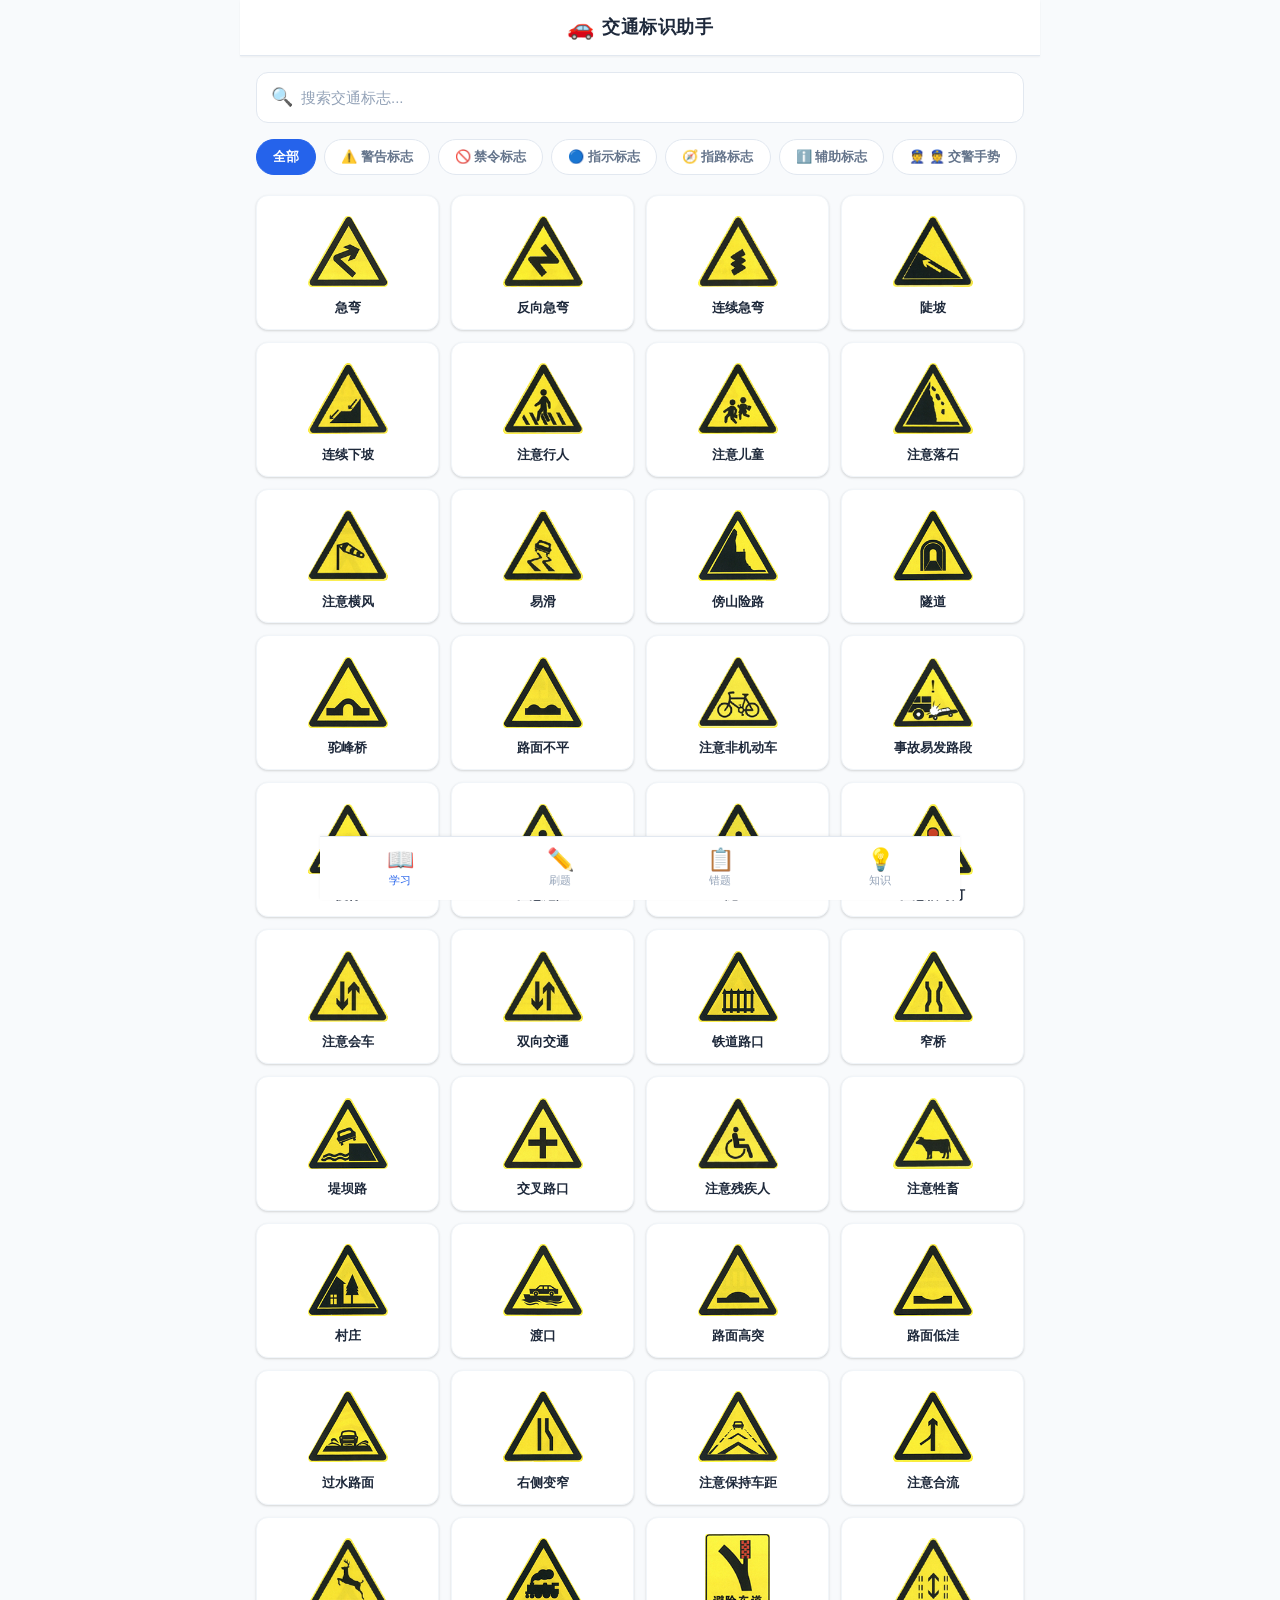
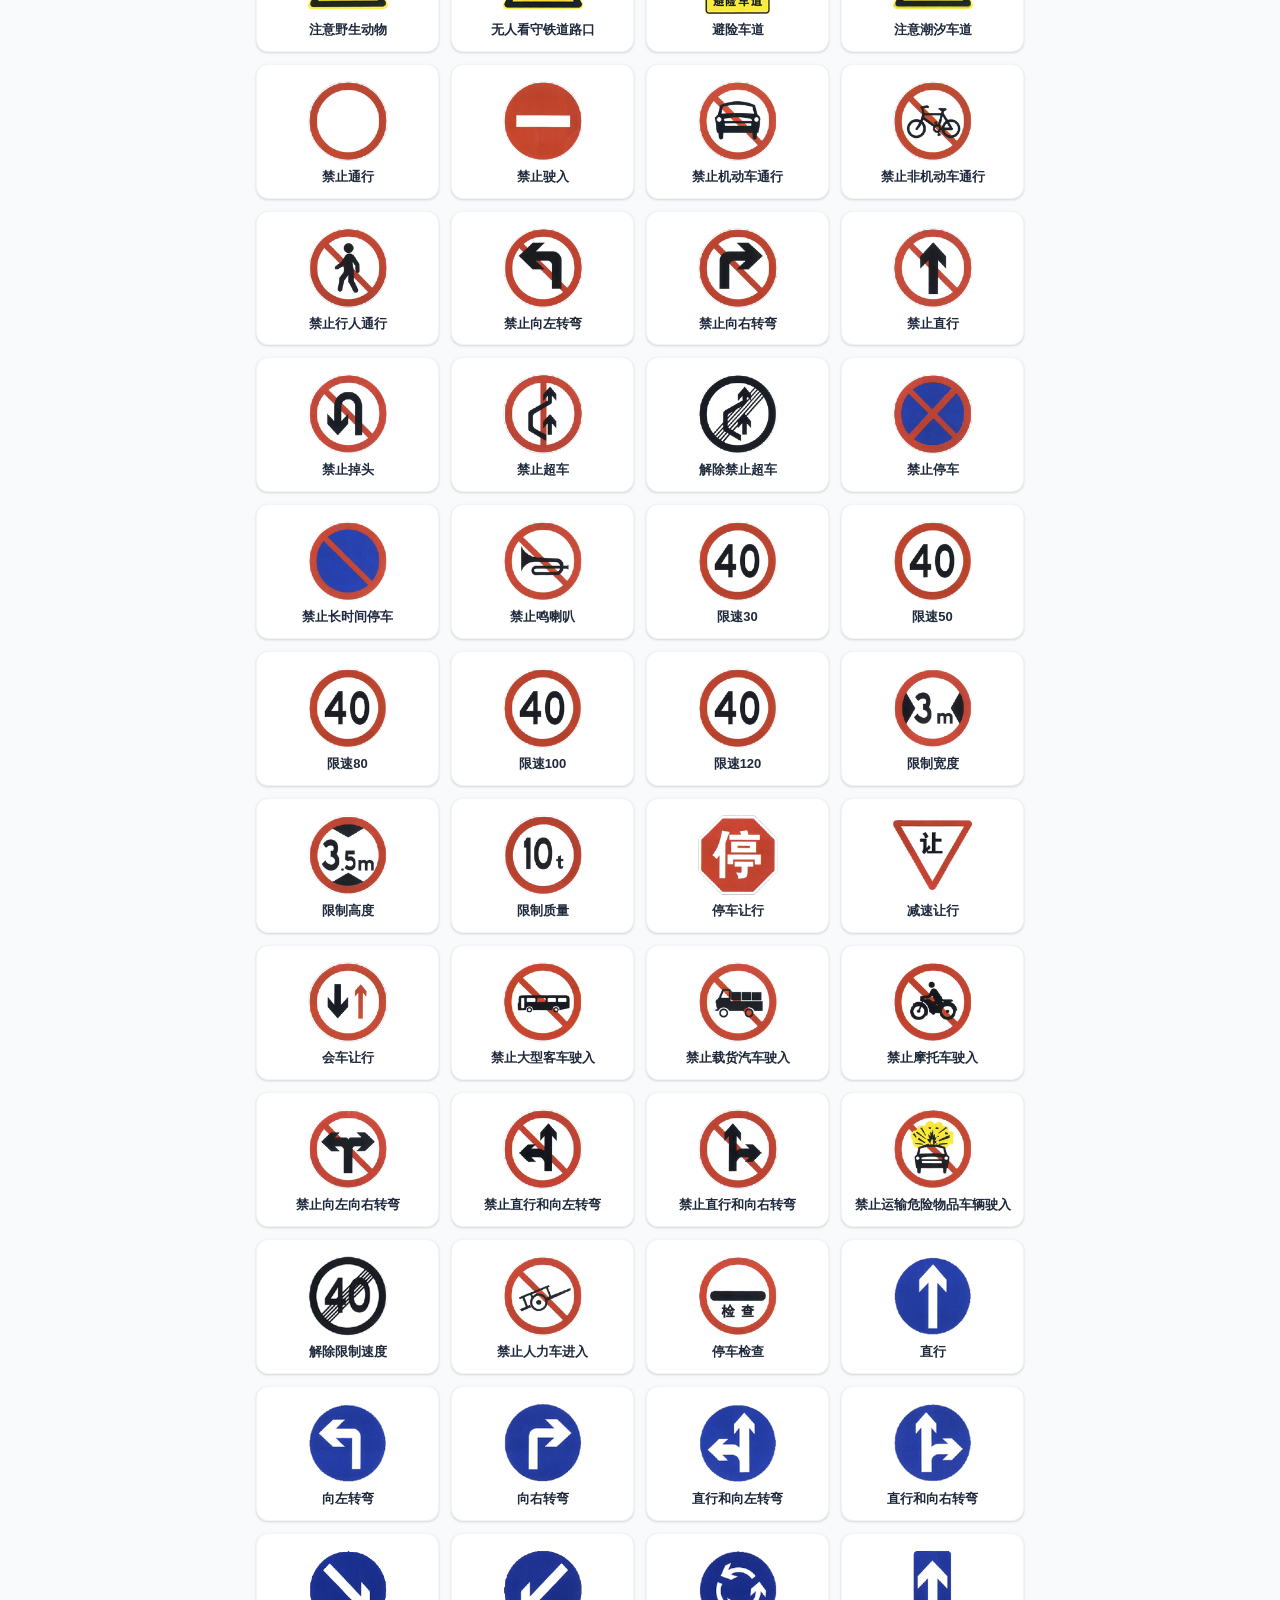
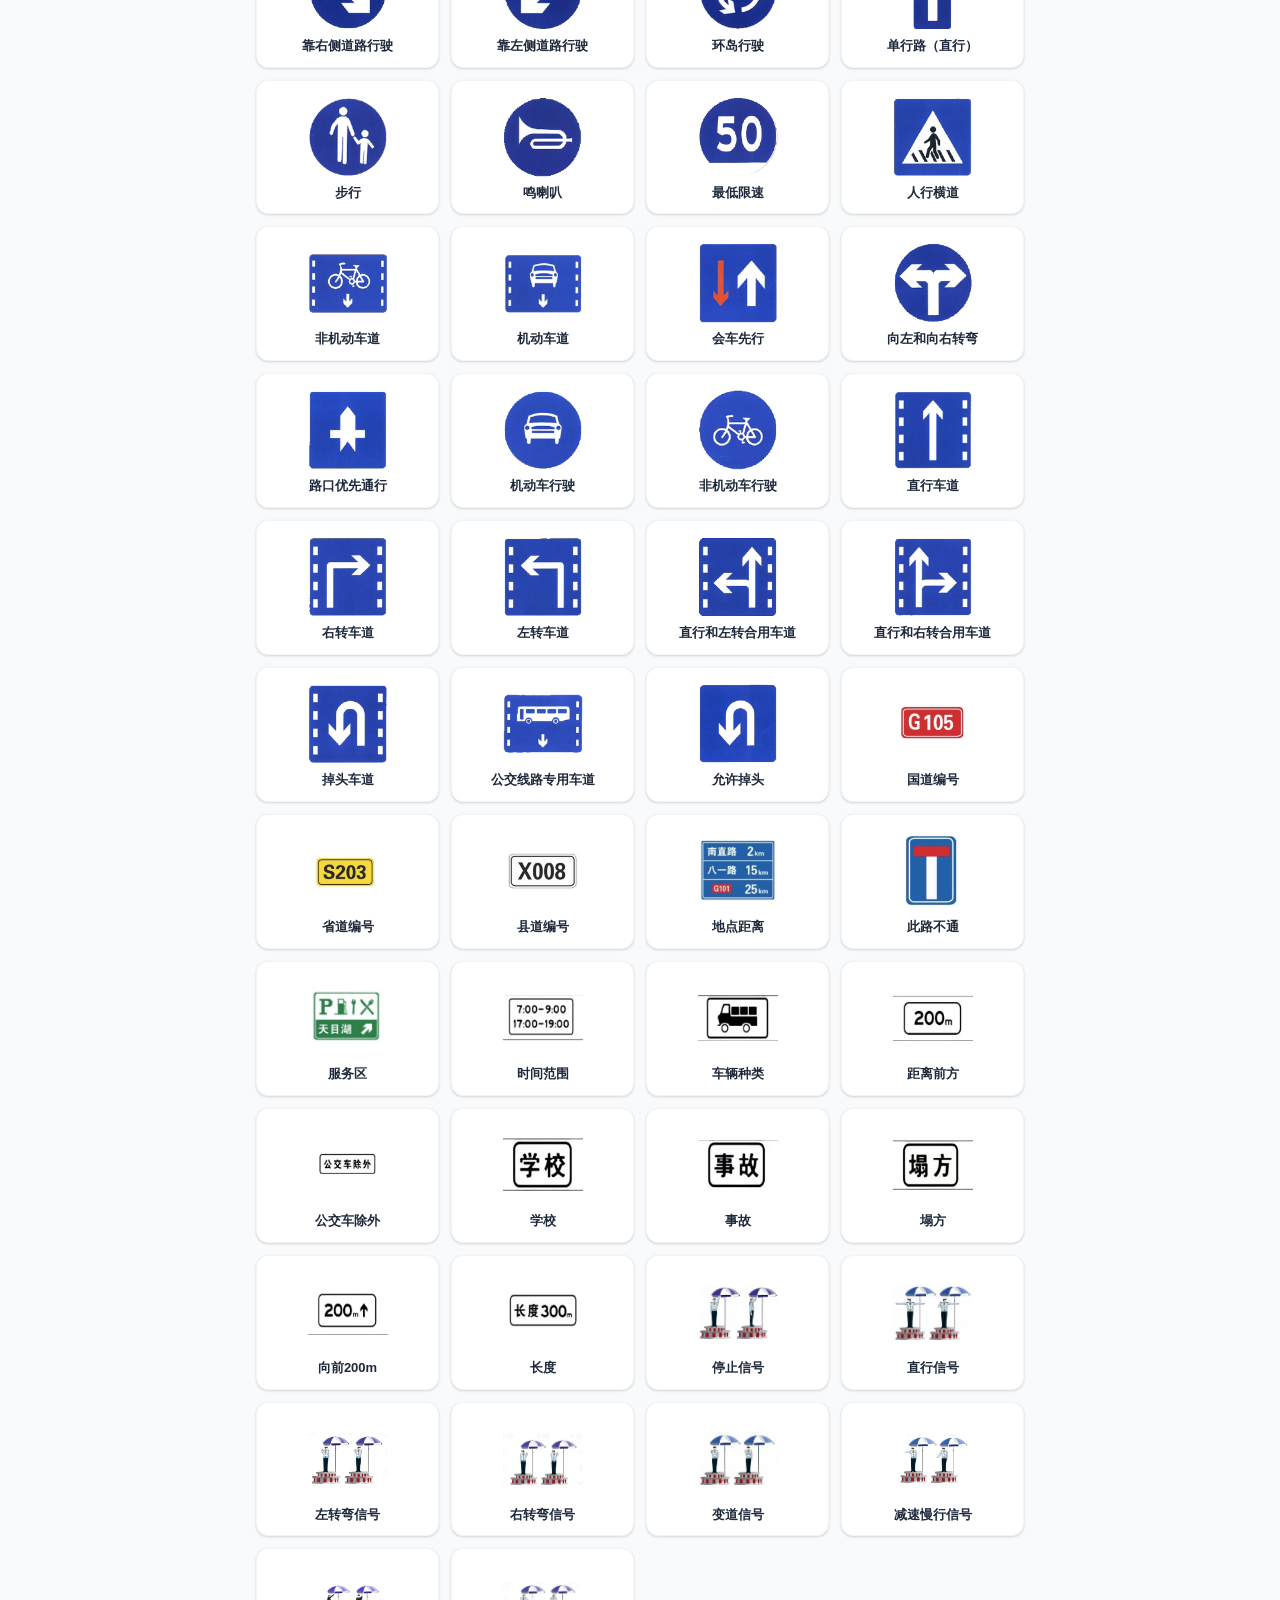
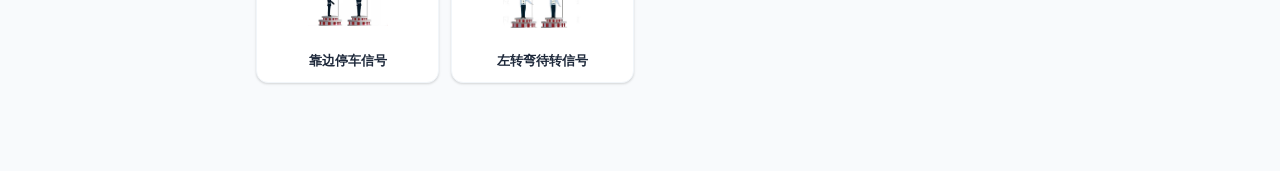
==== commit c180db3e: "Add apple-touch-icon and favicon links for PWA" ====
--- a/index.html
+++ b/index.html
@@ -13,7 +13,9 @@
   <meta name="description" content="交通标识学习助手 — 学习交规标志，刷题巩固记忆">
   <link rel="manifest" href="manifest.json">
   <link rel="icon" type="image/svg+xml" href="icons/icon.svg">
-  <link rel="apple-touch-icon" href="icons/icon-192.png">
+  <link rel="apple-touch-icon" sizes="180x180" href="icons/icon-192.png">
+  <link rel="icon" type="image/png" sizes="192x192" href="icons/icon-192.png">
+  <link rel="icon" type="image/png" sizes="512x512" href="icons/icon-512.png">
   <link rel="stylesheet" href="css/style.css">
   <title>交通标识助手</title>
 </head>
--- a/css/style.css
+++ b/css/style.css
@@ -1157,21 +1157,25 @@
   gap: 4px;
 }
 
-/* 展开区 */
+/* 展开区 + 底部固定导航 */
+.hd-expanded-nav {
+  display: flex;
+  align-items: center;
+  justify-content: space-between;
+  padding: 10px 16px;
+  border-top: 1px solid var(--border);
+  background: var(--card-bg);
+  position: sticky;
+  bottom: var(--tab-height);
+  z-index: 50;
+}
+
 .hd-expanded-card {
   background: var(--card-bg);
   border-radius: var(--radius-lg);
   padding: 16px;
   box-shadow: var(--shadow-md);
-}
-
-.hd-expanded-nav {
-  display: flex;
-  align-items: center;
-  justify-content: space-between;
   margin-bottom: 12px;
-  padding-bottom: 10px;
-  border-bottom: 1px solid var(--border);
 }
 
 .hd-nav-btn {
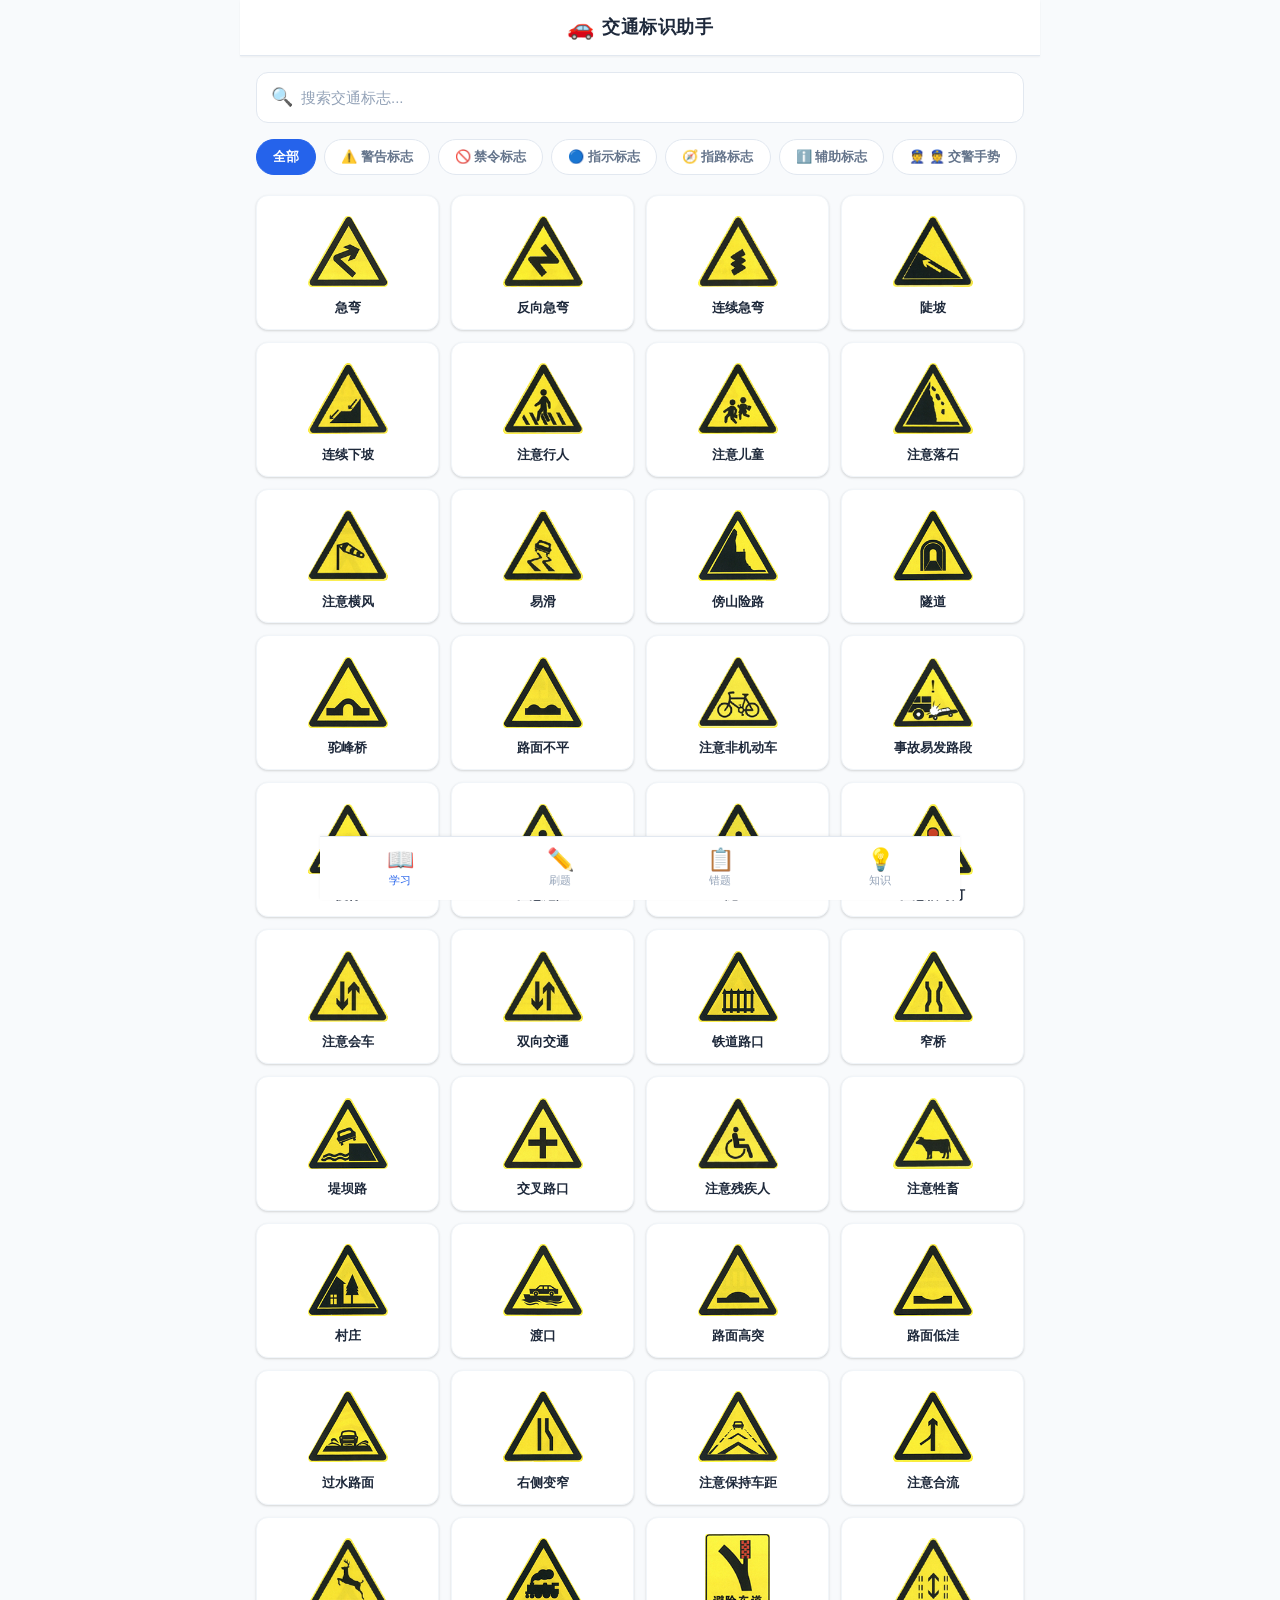
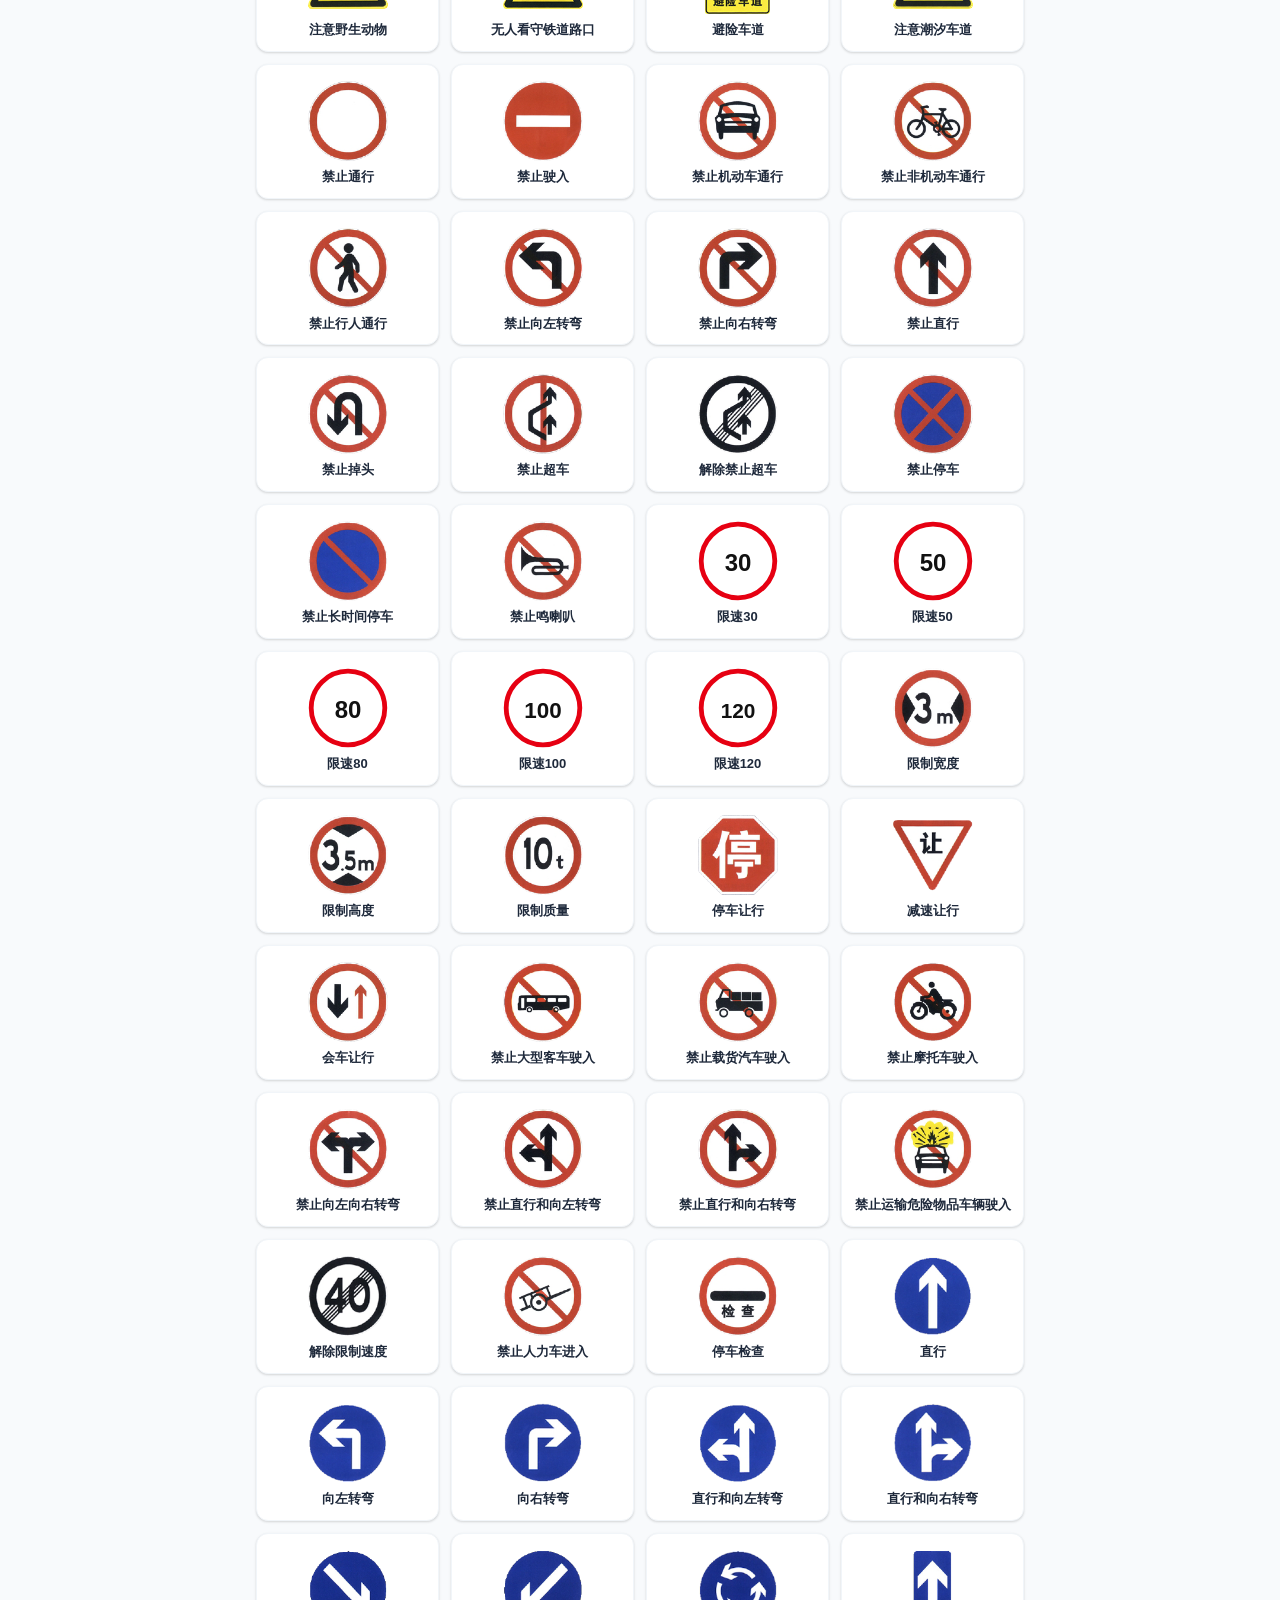
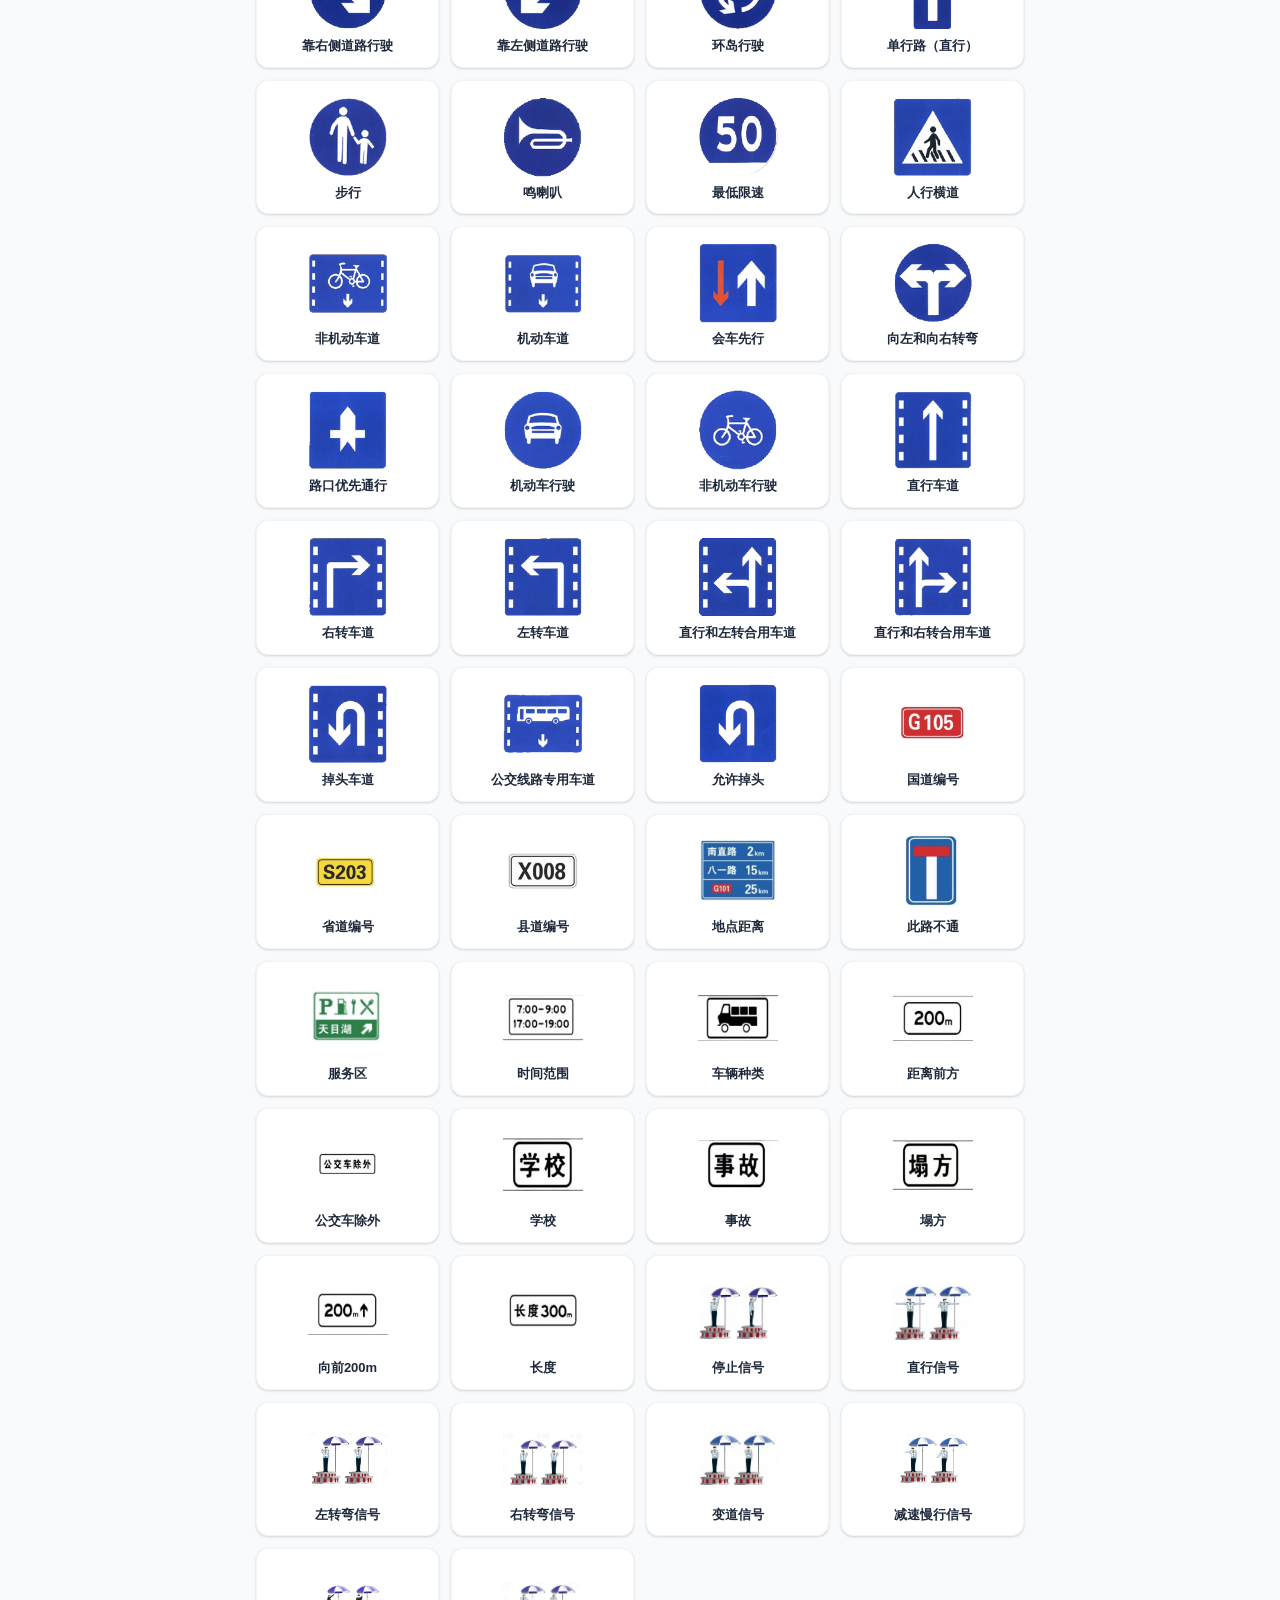
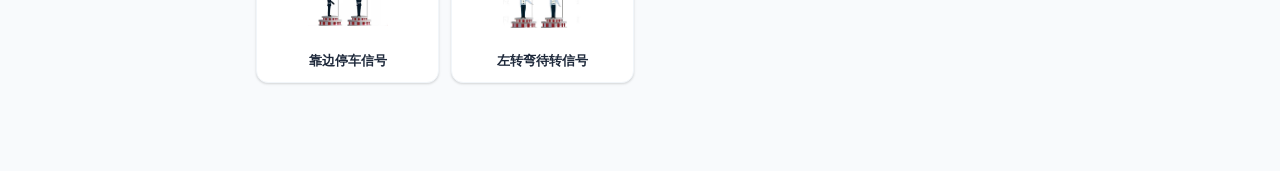
==== commit 016b378a: "Disable service worker entirely - fixing PWA connection errors" ====
--- a/index.html
+++ b/index.html
@@ -88,14 +88,5 @@
   <script src="js/quiz.js"></script>
   <script src="js/app.js"></script>
 
-  <script>
-    if ('serviceWorker' in navigator) {
-      window.addEventListener('load', function() {
-        navigator.serviceWorker.register('sw.js').catch(function() {
-          // Service worker registration failed — app still works
-        });
-      });
-    }
-  </script>
 </body>
 </html>
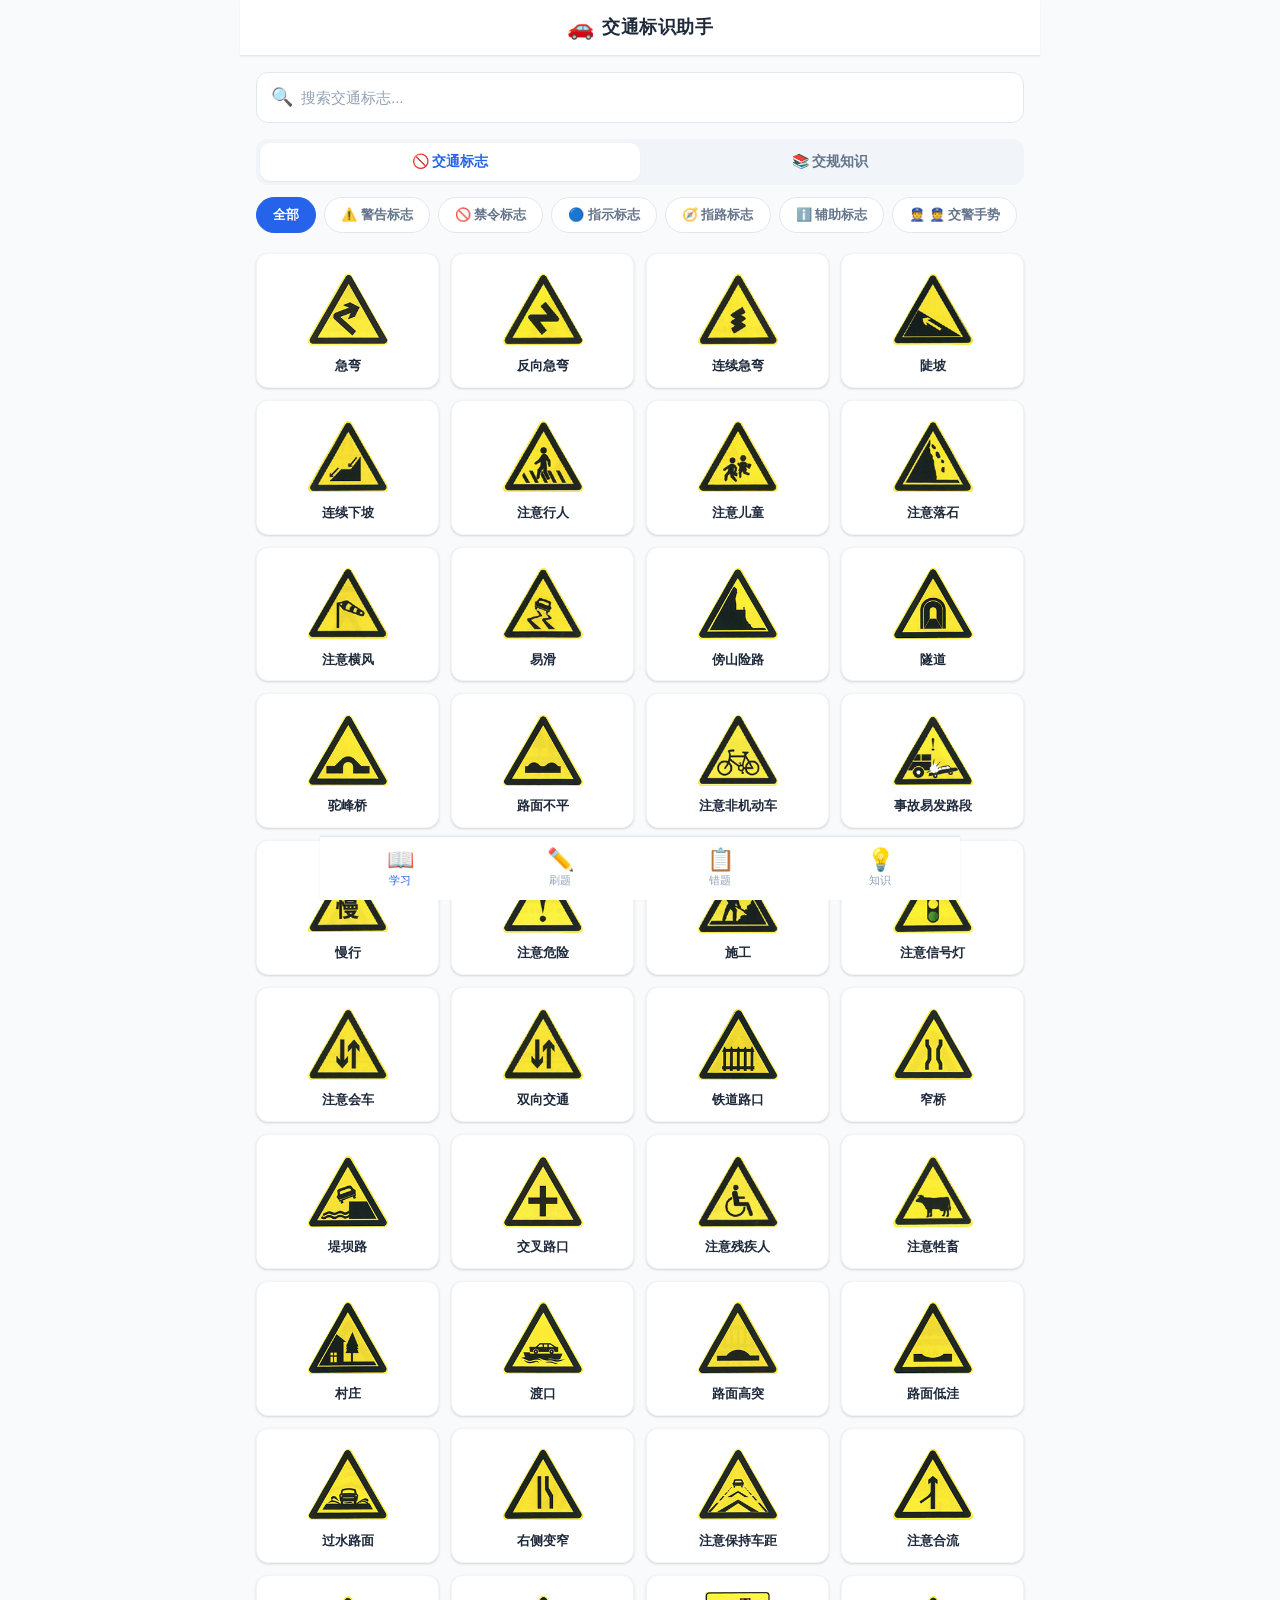
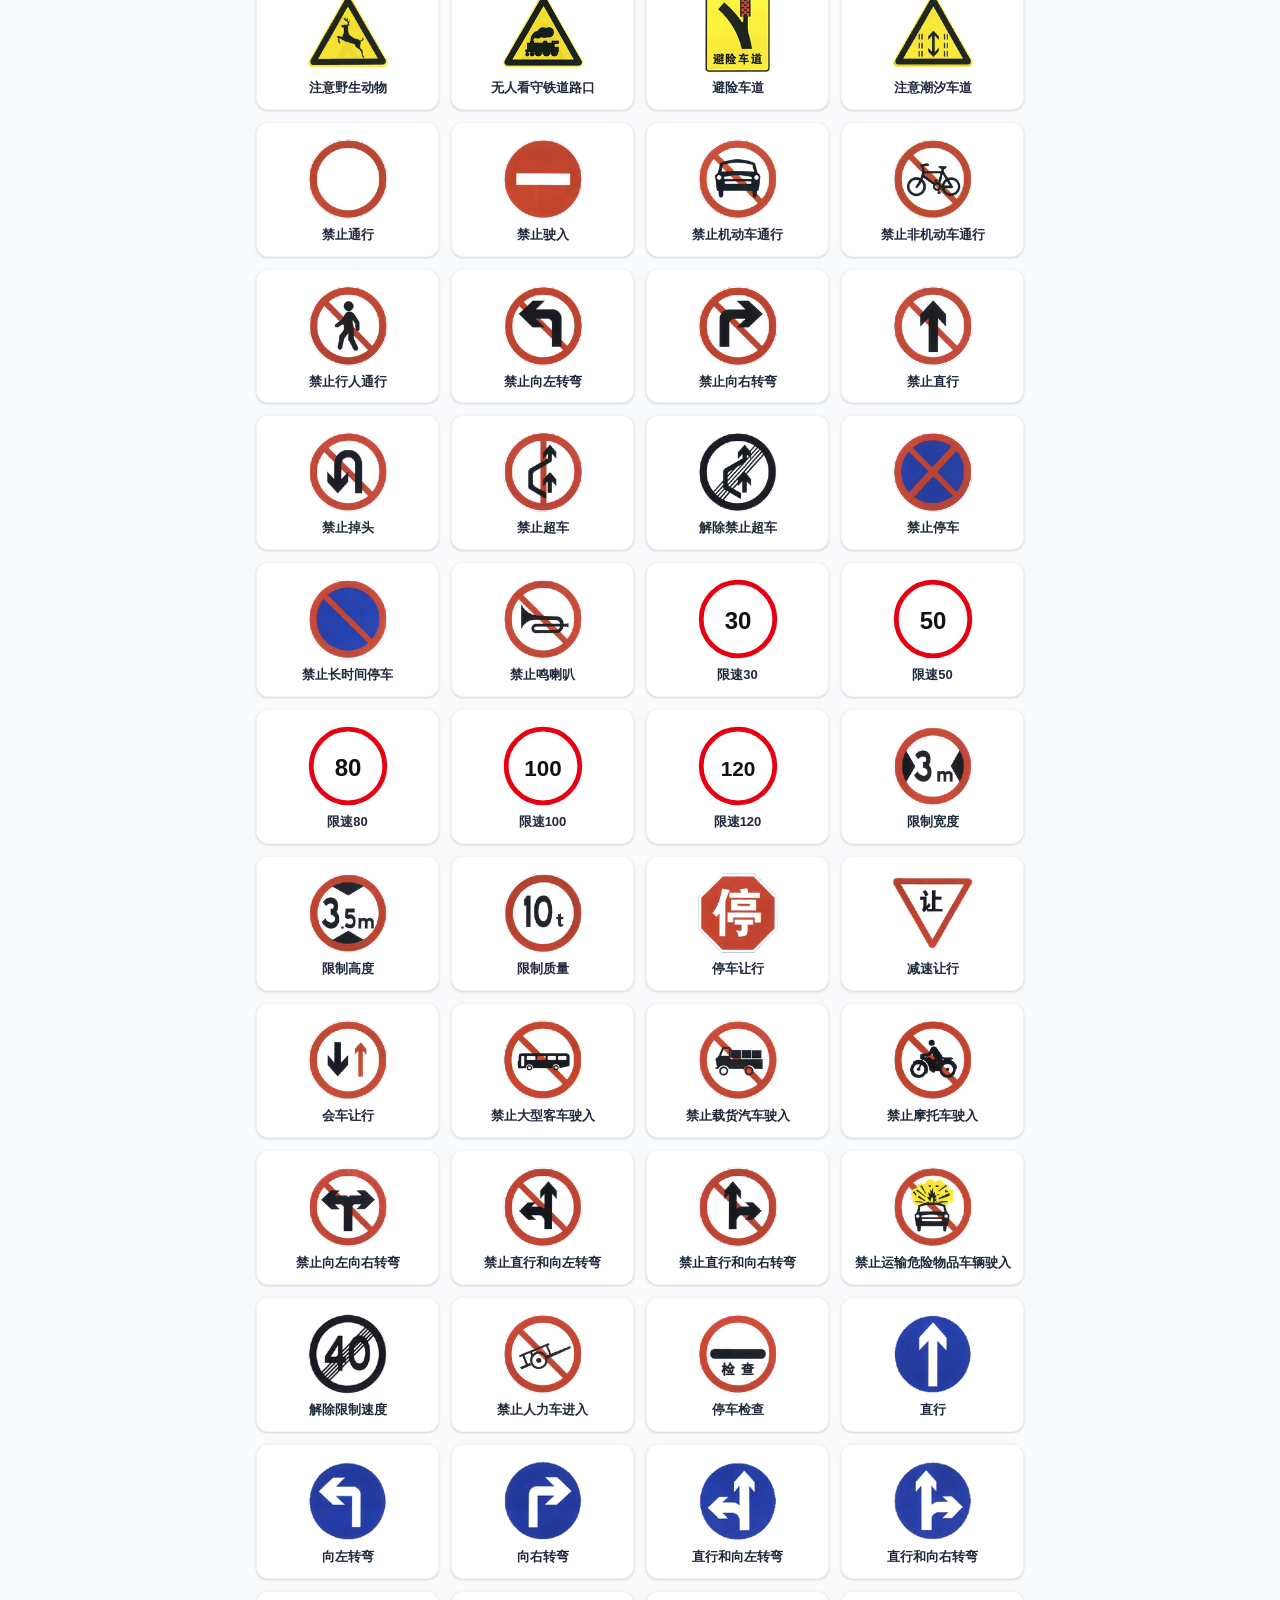
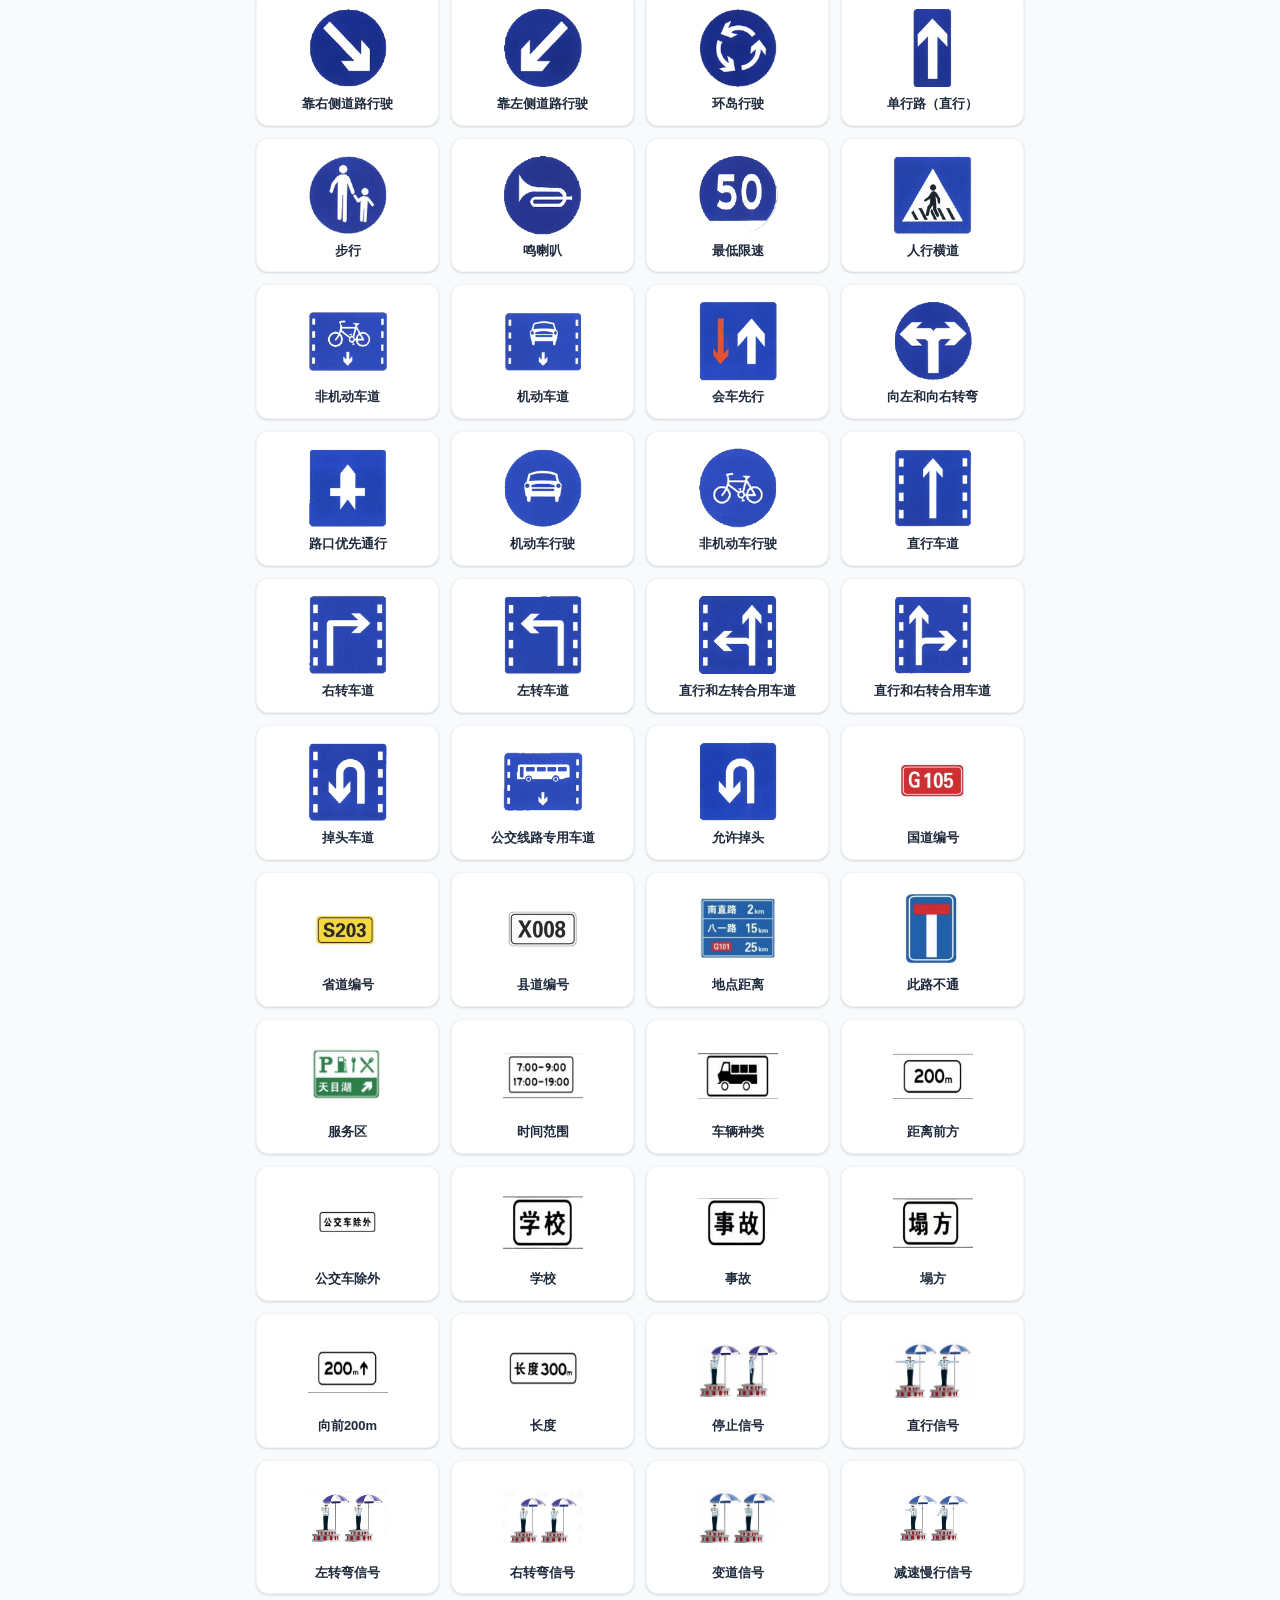
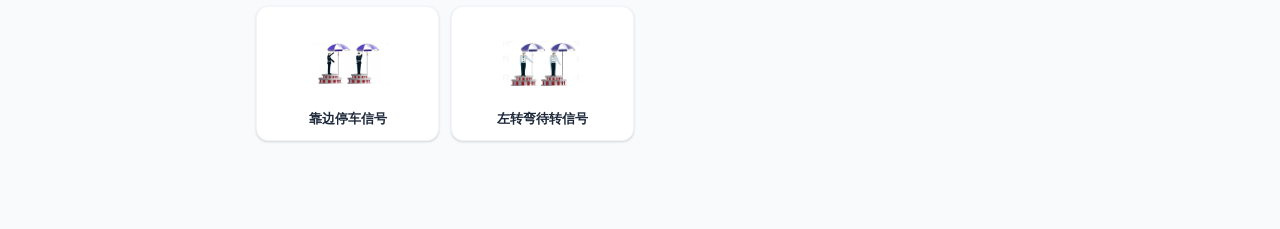
==== commit 28d7501e: "Add knowledge mode toggle on Learn page" ====
--- a/index.html
+++ b/index.html
@@ -2,11 +2,13 @@
 <html lang="zh-CN">
 <head>
   <meta charset="UTF-8">
-  <meta name="viewport" content="width=device-width, initial-scale=1.0, maximum-scale=1.0, user-scalable=no, viewport-fit=cover">
+  <meta name="viewport" content="width=device-width, initial-scale=1.0, maximum-scale=5.0, user-scalable=yes, viewport-fit=cover">
+  <meta name="theme-color" content="#2563eb" media="(prefers-color-scheme: light)">
+  <meta name="theme-color" content="#0f172a" media="(prefers-color-scheme: dark)">
+  <meta http-equiv="Content-Security-Policy" content="default-src 'self'; style-src 'self' 'unsafe-inline'; script-src 'self' 'unsafe-inline'; img-src 'self' data:;">
   <meta http-equiv="Cache-Control" content="no-cache, no-store, must-revalidate">
   <meta http-equiv="Pragma" content="no-cache">
   <meta http-equiv="Expires" content="0">
-  <meta name="theme-color" content="#2563eb">
   <meta name="apple-mobile-web-app-capable" content="yes">
   <meta name="apple-mobile-web-app-status-bar-style" content="default">
   <meta name="apple-mobile-web-app-title" content="交通标识助手">
@@ -21,67 +23,86 @@
 </head>
 <body>
 
+  <!-- Skip to content for keyboard users -->
+  <a href="#page-learn" class="skip-link">跳到主要内容</a>
+
   <!-- Header -->
-  <header class="app-header">
-    <span class="header-icon">🚗</span>
+  <header class="app-header" role="banner">
+    <span class="header-icon" aria-hidden="true">🚗</span>
     <h1>交通标识助手</h1>
   </header>
 
   <!-- === Learn Page === -->
-  <div class="page active" id="page-learn">
+  <div class="page active" id="page-learn" role="main" aria-label="学习交通标志">
     <div class="search-bar">
-      <span class="search-icon">🔍</span>
-      <input type="text" id="searchInput" placeholder="搜索交通标志...">
+      <span class="search-icon" aria-hidden="true">🔍</span>
+      <label for="searchInput" class="sr-only">搜索交通标志</label>
+      <input type="text" id="searchInput" placeholder="搜索交通标志..." aria-label="搜索交通标志">
+      <button class="search-clear-btn" id="searchClearBtn" aria-label="清除搜索" style="display:none;">✕</button>
+    </div>
+
+    <!-- Mode Toggle: Signs / Knowledge -->
+    <div class="learn-mode-tabs">
+      <button class="learn-mode-tab active" data-mode="signs" onclick="switchLearnMode('signs')">
+        🚫 交通标志
+      </button>
+      <button class="learn-mode-tab" data-mode="knowledge" onclick="switchLearnMode('knowledge')">
+        📚 交规知识
+      </button>
     </div>
 
     <div class="category-tabs" id="categoryTabs"></div>
 
     <div class="sign-grid" id="signGrid"></div>
+    <div class="knowledge-list" id="knowledgeList" style="display:none;"></div>
   </div>
 
   <!-- === Quiz Page === -->
-  <div class="page" id="page-quiz">
+  <div class="page" id="page-quiz" role="main" aria-label="刷题">
     <div id="quizContainer">
       <!-- Dynamically filled by quiz.js -->
     </div>
   </div>
 
   <!-- === Wrong Answer Page === -->
-  <div class="page" id="page-wrong">
+  <div class="page" id="page-wrong" role="main" aria-label="错题管理">
     <div id="wrongContainer">
       <!-- Dynamically filled by quiz.js -->
     </div>
   </div>
 
   <!-- === Driving Tips Page === -->
-  <div class="page" id="page-tips">
+  <div class="page" id="page-tips" role="main" aria-label="驾驶知识">
     <div class="tips-list" id="tipsList"></div>
   </div>
 
   <!-- === Detail Modal === -->
-  <div class="modal-overlay" id="detailModal" style="display:none;">
-    <div class="modal-content" id="modalContent"></div>
+  <div class="modal-overlay" id="detailModal" style="display:none;" role="dialog" aria-modal="true" aria-label="标志详情">
+    <div class="modal-content" id="modalContent" role="document"></div>
   </div>
 
   <!-- Bottom Tab Bar -->
-  <nav class="tab-bar">
-    <button class="tab-item active" data-tab="learn">
-      <span class="tab-icon">📖</span>
+  <nav class="tab-bar" role="navigation" aria-label="主导航">
+    <button class="tab-item active" data-tab="learn" aria-label="学习" aria-current="page">
+      <span class="tab-icon" aria-hidden="true">📖</span>
       <span class="tab-label">学习</span>
     </button>
-    <button class="tab-item" data-tab="quiz">
-      <span class="tab-icon">✏️</span>
+    <button class="tab-item" data-tab="quiz" aria-label="刷题">
+      <span class="tab-icon" aria-hidden="true">✏️</span>
       <span class="tab-label">刷题</span>
     </button>
-    <button class="tab-item" data-tab="wrong">
-      <span class="tab-icon">📋</span>
+    <button class="tab-item" data-tab="wrong" aria-label="错题">
+      <span class="tab-icon" aria-hidden="true">📋</span>
       <span class="tab-label">错题</span>
     </button>
-    <button class="tab-item" data-tab="tips">
-      <span class="tab-icon">💡</span>
+    <button class="tab-item" data-tab="tips" aria-label="知识">
+      <span class="tab-icon" aria-hidden="true">💡</span>
       <span class="tab-label">知识</span>
     </button>
   </nav>
+
+  <!-- Toast notification container -->
+  <div id="toastContainer" class="toast-container"></div>
 
   <script src="js/data.js"></script>
   <script src="js/knowledge.js"></script>
--- a/css/style.css
+++ b/css/style.css
@@ -67,7 +67,56 @@
   cursor: pointer;
   background: none;
   font-size: inherit;
-  -webkit-tap-highlight-color: transparent;
+}
+
+/* ============================================
+   Accessibility: Focus & Skip Link
+   ============================================ */
+:focus-visible {
+  outline: 3px solid var(--primary);
+  outline-offset: 2px;
+}
+
+.skip-link {
+  position: absolute;
+  top: -100px;
+  left: 16px;
+  background: var(--primary);
+  color: #fff;
+  padding: 8px 16px;
+  border-radius: 0 0 var(--radius-sm) var(--radius-sm);
+  z-index: 300;
+  font-weight: 600;
+  font-size: 14px;
+  text-decoration: none;
+  transition: top 0.2s;
+}
+
+.skip-link:focus {
+  top: 0;
+}
+
+.sr-only {
+  position: absolute;
+  width: 1px;
+  height: 1px;
+  padding: 0;
+  margin: -1px;
+  overflow: hidden;
+  clip: rect(0,0,0,0);
+  white-space: nowrap;
+  border: 0;
+}
+
+/* ============================================
+   Prefers Reduced Motion
+   ============================================ */
+@media (prefers-reduced-motion: reduce) {
+  *, *::before, *::after {
+    animation-duration: 0.01ms !important;
+    animation-iteration-count: 1 !important;
+    transition-duration: 0.01ms !important;
+  }
 }
 
 /* ============================================
@@ -166,6 +215,36 @@
 /* ============================================
    Category Tabs (Learn Page)
    ============================================ */
+.learn-mode-tabs {
+  display: flex;
+  gap: 0;
+  margin-bottom: 12px;
+  background: var(--border-light);
+  border-radius: 12px;
+  padding: 4px;
+}
+
+.learn-mode-tab {
+  flex: 1;
+  padding: 10px 0;
+  text-align: center;
+  font-size: 14px;
+  font-weight: 700;
+  border-radius: 10px;
+  cursor: pointer;
+  background: transparent;
+  color: var(--text-secondary);
+  transition: all 0.2s;
+  border: none;
+  font-family: var(--font);
+}
+
+.learn-mode-tab.active {
+  background: var(--card-bg);
+  color: var(--primary);
+  box-shadow: var(--shadow-sm);
+}
+
 .category-tabs {
   display: flex;
   gap: 8px;
@@ -598,16 +677,6 @@
   max-width: 100%;
   max-height: 140px;
 }
-.wrong-item-img img {
-  max-width: 48px;
-  max-height: 48px;
-  object-fit: contain;
-}
-.history-detail-page img {
-  max-width: 70px !important;
-  max-height: 80px !important;
-  object-fit: contain;
-}
 
 .quiz-hint {
   font-size: 15px;
@@ -1226,6 +1295,11 @@
   max-width: 48px;
   max-height: 48px;
   object-fit: contain;
+}
+.wrong-item-img .img-error-fallback,
+.history-detail-page .img-error-fallback {
+  border-radius: var(--radius-sm);
+  font-size: 10px;
 }
 
 .hd-stat span {
@@ -1538,6 +1612,110 @@
 }
 
 /* ============================================
+   Knowledge Cards (Learn Page)
+   ============================================ */
+.knowledge-list {
+  display: flex;
+  flex-direction: column;
+  gap: 10px;
+}
+
+.knowledge-category-card {
+  background: var(--card-bg);
+  border-radius: var(--radius);
+  border: 1px solid var(--border-light);
+  box-shadow: var(--shadow-sm);
+  overflow: hidden;
+}
+
+.knowledge-cat-header {
+  display: flex;
+  align-items: center;
+  gap: 10px;
+  padding: 14px 16px;
+  cursor: pointer;
+  font-weight: 700;
+  font-size: 15px;
+  color: var(--text);
+  user-select: none;
+}
+
+.knowledge-cat-header:active {
+  background: var(--border-light);
+}
+
+.knowledge-cat-icon {
+  font-size: 24px;
+  flex-shrink: 0;
+}
+
+.knowledge-cat-name {
+  flex: 1;
+}
+
+.knowledge-cat-count {
+  font-size: 12px;
+  font-weight: 500;
+  color: var(--text-muted);
+  background: var(--border-light);
+  padding: 2px 10px;
+  border-radius: 10px;
+}
+
+.knowledge-cat-arrow {
+  font-size: 12px;
+  color: var(--text-muted);
+  transition: transform 0.3s;
+}
+
+.knowledge-category-card.open .knowledge-cat-arrow {
+  transform: rotate(180deg);
+}
+
+.knowledge-points {
+  display: none;
+  padding: 0 16px 14px;
+  border-top: 1px solid var(--border-light);
+}
+
+.knowledge-category-card.open .knowledge-points {
+  display: block;
+}
+
+.knowledge-point {
+  padding: 10px 0;
+  border-bottom: 1px dashed var(--border-light);
+  font-size: 14px;
+  line-height: 1.7;
+}
+
+.knowledge-point:last-child {
+  border-bottom: none;
+}
+
+.knowledge-point-title {
+  font-weight: 700;
+  color: var(--text);
+  margin-bottom: 2px;
+}
+
+.knowledge-point-title::before {
+  content: "▸ ";
+  color: var(--primary);
+  font-size: 10px;
+}
+
+.knowledge-point-detail {
+  color: var(--text-secondary);
+  font-size: 13px;
+  margin-left: 16px;
+}
+
+@media (prefers-color-scheme: dark) {
+  .knowledge-point-detail { color: #94a3b8; }
+}
+
+/* ============================================
    响应式微调（平板及以上）
    ============================================ */
 @media (min-width: 640px) {
@@ -1577,3 +1755,205 @@
     max-width: 800px;
   }
 }
+
+/* ============================================
+   Dark Mode
+   ============================================ */
+@media (prefers-color-scheme: dark) {
+  :root {
+    --primary: #3b82f6;
+    --primary-light: #1e3a5f;
+    --primary-dark: #93c5fd;
+    --primary-rgb: 59, 130, 246;
+    --success: #22c55e;
+    --success-light: #14532d;
+    --success-rgb: 34, 197, 94;
+    --danger: #ef4444;
+    --danger-light: #450a0a;
+    --danger-rgb: 239, 68, 68;
+    --warning: #f59e0b;
+    --warning-light: #422006;
+    --bg: #0f172a;
+    --card-bg: #1e293b;
+    --text: #f1f5f9;
+    --text-secondary: #94a3b8;
+    --text-muted: #64748b;
+    --border: #334155;
+    --border-light: #1e293b;
+    --shadow-sm: 0 1px 2px rgba(0,0,0,0.3);
+    --shadow: 0 1px 3px rgba(0,0,0,0.4), 0 1px 2px rgba(0,0,0,0.3);
+    --shadow-md: 0 4px 6px rgba(0,0,0,0.4), 0 2px 4px rgba(0,0,0,0.3);
+  }
+
+  .modal-sign-tip { color: #fde68a; }
+  .quiz-explanation-card.correct-exp { color: #bbf7d0; }
+  .quiz-explanation-card.wrong-exp { color: #fecaca; }
+  .quiz-option.show-correct { color: #22c55e; }
+  .quiz-option.wrong { color: #ef4444; }
+  .wrong-item-correct { color: #4ade80; }
+  .wrong-item-user { color: #f87171; }
+  .wrong-count-badge { background: #450a0a; color: #fca5a5; }
+}
+
+/* ============================================
+   Loading Skeleton
+   ============================================ */
+.skeleton {
+  background: linear-gradient(90deg, var(--border) 25%, var(--border-light) 50%, var(--border) 75%);
+  background-size: 200% 100%;
+  animation: skeleton-shimmer 1.5s ease-in-out infinite;
+  border-radius: var(--radius-sm);
+}
+
+@keyframes skeleton-shimmer {
+  0% { background-position: 200% 0; }
+  100% { background-position: -200% 0; }
+}
+
+.sign-img.loading {
+  width: 80px;
+  height: 80px;
+  margin: 0 auto 8px;
+}
+
+.sign-img.loading img {
+  display: none;
+}
+
+.sign-img img.loaded {
+  animation: fadeIn 0.3s ease;
+}
+
+/* Search clear button */
+.search-clear-btn {
+  padding: 4px 10px;
+  font-size: 16px;
+  color: var(--text-muted);
+  border-radius: 50%;
+  line-height: 1;
+  flex-shrink: 0;
+}
+
+.search-clear-btn:hover {
+  background: var(--border-light);
+  color: var(--text);
+}
+
+/* Image error fallback */
+.img-error-fallback {
+  display: flex;
+  align-items: center;
+  justify-content: center;
+  background: var(--border-light);
+  color: var(--text-muted);
+  font-size: 12px;
+  border-radius: var(--radius-sm);
+}
+
+/* Toast notification */
+.toast-container {
+  position: fixed;
+  bottom: calc(var(--tab-height) + 16px);
+  left: 50%;
+  transform: translateX(-50%);
+  z-index: 300;
+  display: flex;
+  flex-direction: column;
+  gap: 8px;
+  pointer-events: none;
+}
+
+.toast {
+  background: var(--text);
+  color: var(--bg);
+  padding: 10px 20px;
+  border-radius: 24px;
+  font-size: 14px;
+  font-weight: 500;
+  white-space: nowrap;
+  box-shadow: 0 4px 12px rgba(0,0,0,0.3);
+  animation: toastIn 0.3s ease, toastOut 0.3s ease 2.2s forwards;
+  pointer-events: auto;
+  text-align: center;
+}
+
+@keyframes toastIn {
+  from { opacity: 0; transform: translateY(16px); }
+  to { opacity: 1; transform: translateY(0); }
+}
+
+@keyframes toastOut {
+  from { opacity: 1; transform: translateY(0); }
+  to { opacity: 0; transform: translateY(-16px); }
+}
+
+/* Confirmation dialog */
+.confirm-overlay {
+  position: fixed;
+  inset: 0;
+  z-index: 250;
+  background: rgba(0,0,0,0.5);
+  display: flex;
+  align-items: center;
+  justify-content: center;
+  padding: 24px;
+  animation: fadeIn 0.2s ease;
+}
+
+.confirm-dialog {
+  background: var(--card-bg);
+  border-radius: var(--radius-lg);
+  padding: 24px;
+  max-width: 320px;
+  width: 100%;
+  text-align: center;
+  box-shadow: 0 20px 40px rgba(0,0,0,0.3);
+  animation: modalSlideUp 0.25s ease;
+}
+
+.confirm-dialog-icon {
+  font-size: 40px;
+  margin-bottom: 12px;
+}
+
+.confirm-dialog h3 {
+  font-size: 17px;
+  font-weight: 700;
+  margin-bottom: 8px;
+  color: var(--text);
+}
+
+.confirm-dialog p {
+  font-size: 14px;
+  color: var(--text-secondary);
+  line-height: 1.6;
+  margin-bottom: 20px;
+}
+
+.confirm-dialog-actions {
+  display: flex;
+  gap: 10px;
+}
+
+.confirm-dialog-actions button {
+  flex: 1;
+  padding: 12px;
+  border-radius: 12px;
+  font-size: 15px;
+  font-weight: 600;
+}
+
+.confirm-btn-cancel {
+  background: var(--border-light);
+  color: var(--text-secondary);
+}
+
+.confirm-btn-danger {
+  background: var(--danger);
+  color: #fff;
+}
+
+.confirm-btn-primary {
+  background: var(--primary);
+  color: #fff;
+}
